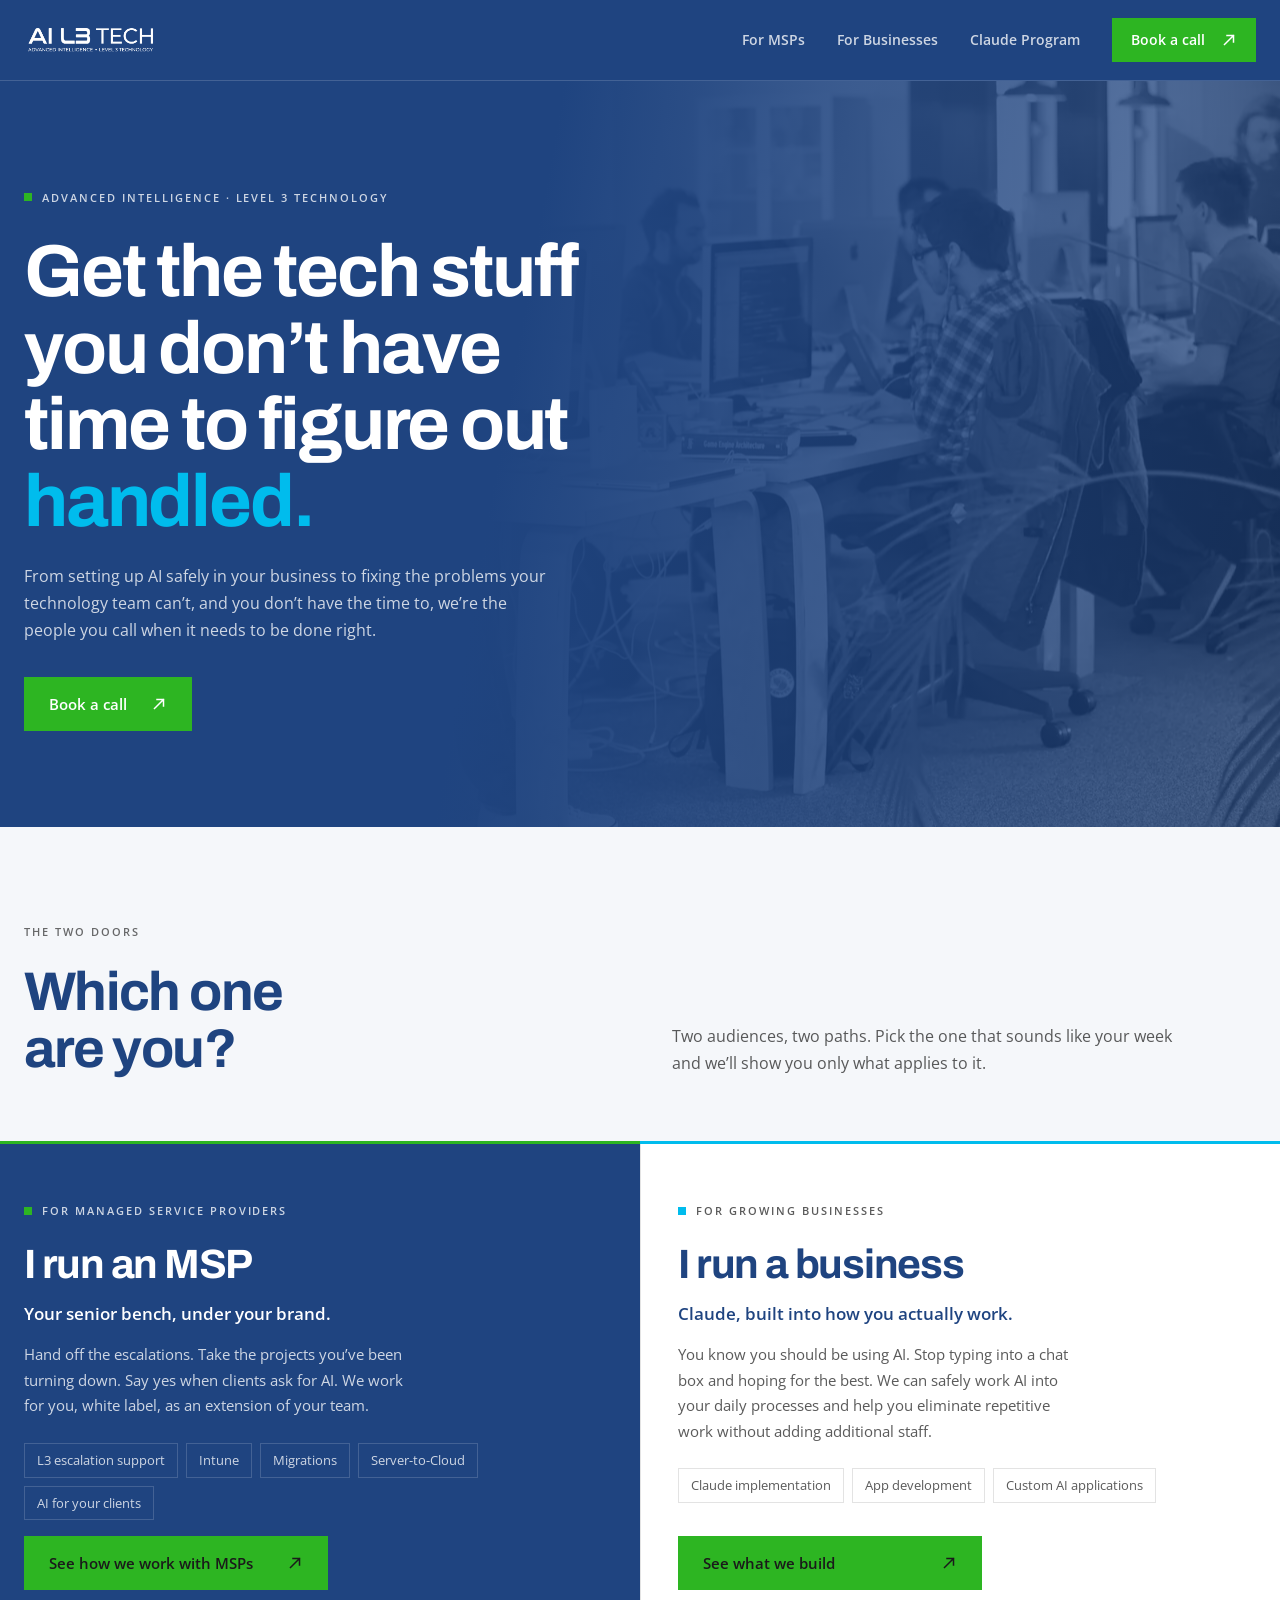
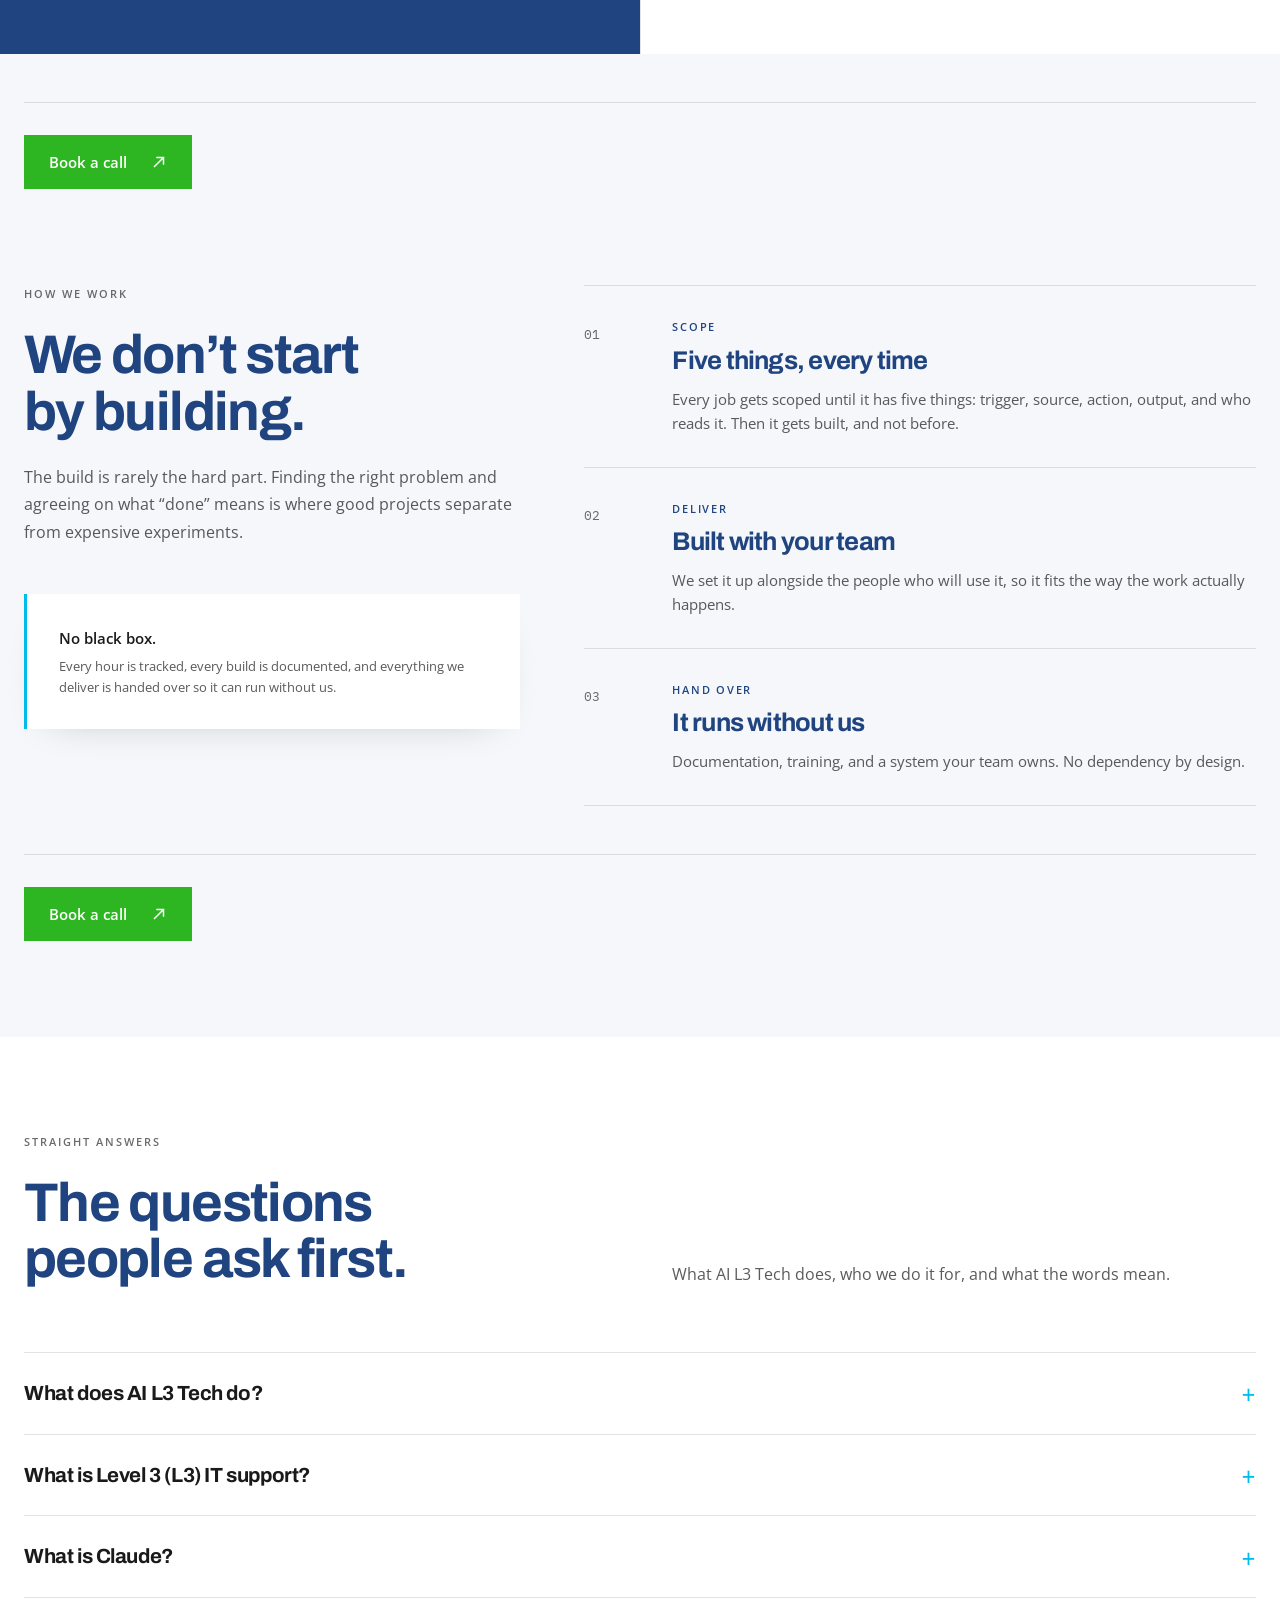
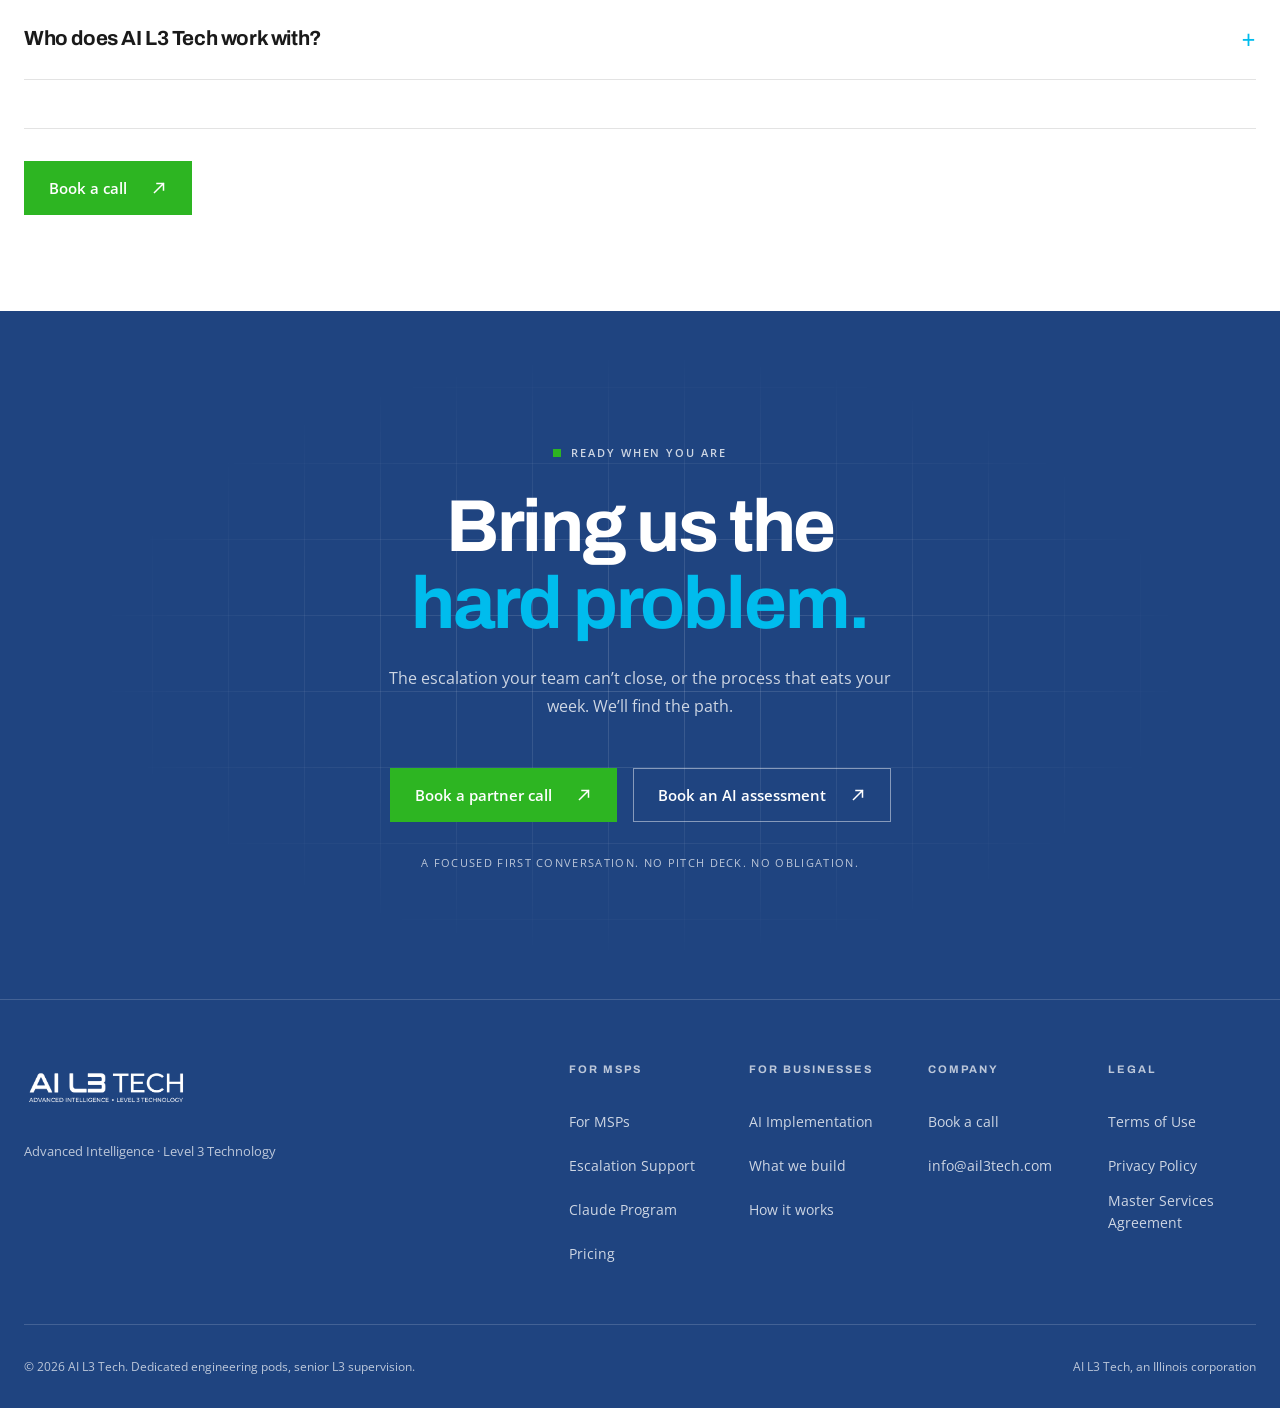
==== index.html @ 27ca7839 "Make the work carousels work properly on touch touch-action was unset, so the browser claimed every " ====
<!DOCTYPE html>
<html lang="en-US">
<head>
<meta charset="utf-8">
<meta name="viewport" content="width=device-width, initial-scale=1">
<title>AI L3 Tech: L3 Engineering for MSPs and AI for Business</title>
<meta name="description" content="Senior L3 escalation support for MSPs, white label. Claude AI implementation and app development for growing businesses.">

<link rel="canonical" href="https://ail3tech.com/">
<meta name="robots" content="index, follow, max-snippet:-1, max-image-preview:large, max-video-preview:-1">
<meta name="author" content="AI L3 Tech">

<link rel="preconnect" href="https://fonts.googleapis.com">
<link rel="preconnect" href="https://fonts.gstatic.com" crossorigin>
<link rel="stylesheet" href="https://fonts.googleapis.com/css2?family=Archivo:wght@700;800&family=Open+Sans:wght@400;600&family=IBM+Plex+Mono:wght@400;600&display=swap">

<link rel="icon" href="/favicon.ico" sizes="any">
<link rel="icon" type="image/png" sizes="32x32" href="assets/img/favicon-32.png">
<link rel="icon" type="image/png" sizes="16x16" href="assets/img/favicon-16.png">
<link rel="apple-touch-icon" sizes="180x180" href="assets/img/apple-touch-icon.png">
<link rel="manifest" href="site.webmanifest">
<meta name="theme-color" content="#07111D">

<meta property="og:type" content="website">
<meta property="og:site_name" content="AI L3 Tech">
<meta property="og:locale" content="en_US">
<meta property="og:url" content="https://ail3tech.com/">
<meta property="og:title" content="AI L3 Tech: L3 Engineering for MSPs and AI for Business">
<meta property="og:description" content="Senior L3 escalation support for MSPs, white label. Claude AI implementation and app development for growing businesses.">
<meta property="og:image" content="https://ail3tech.com/assets/img/og-home.png">
<meta property="og:image:width" content="1200">
<meta property="og:image:height" content="630">
<meta property="og:image:alt" content="AI L3 Tech">

<meta name="twitter:card" content="summary_large_image">
<meta name="twitter:title" content="AI L3 Tech: L3 Engineering for MSPs and AI for Business">
<meta name="twitter:description" content="Senior L3 escalation support for MSPs, white label. Claude AI implementation and app development for growing businesses.">
<meta name="twitter:image" content="https://ail3tech.com/assets/img/og-home.png">

<link rel="stylesheet" href="assets/css/ail3.css?v=2096aa6a87">
<script type="application/ld+json">
{
  "@context": "https://schema.org",
  "@graph": [
    {
      "@type": [
        "Organization",
        "ProfessionalService"
      ],
      "@id": "https://ail3tech.com/#organization",
      "name": "AI L3 Tech",
      "alternateName": [
        "AIL3 Tech",
        "AIL3"
      ],
      "legalName": "AI L3 Tech Corporation",
      "url": "https://ail3tech.com/",
      "logo": {
        "@type": "ImageObject",
        "url": "https://ail3tech.com/assets/img/og-logo.png",
        "width": 1200,
        "height": 630
      },
      "image": "https://ail3tech.com/assets/img/og-logo.png",
      "email": "info@ail3tech.com",
      "slogan": "Get the tech stuff you don't have time to figure out handled.",
      "description": "AI L3 Tech provides senior engineering in two forms: white-label L3 escalation and project delivery for managed service providers, and Claude AI implementation, app development and custom AI applications for growing businesses.",
      "address": {
        "@type": "PostalAddress",
        "addressRegion": "IL",
        "addressCountry": "US"
      },
      "areaServed": {
        "@type": "Country",
        "name": "United States"
      },
      "knowsAbout": [
        "Level 3 IT support",
        "MSP escalation support",
        "White label IT engineering",
        "Microsoft 365 migration",
        "Microsoft Entra ID",
        "Conditional Access",
        "Microsoft Intune",
        "Azure infrastructure",
        "Server to cloud migration",
        "Mailbox migration",
        "Claude implementation",
        "AI app development",
        "Custom AI applications",
        "AI for law practices",
        "AI for accounting practices",
        "AI for real estate agents",
        "AI for contractors",
        "AI for engineering companies",
        "AI for landscaping companies"
      ],
      "contactPoint": [
        {
          "@type": "ContactPoint",
          "contactType": "sales",
          "email": "info@ail3tech.com",
          "url": "https://ail3tech.com/book",
          "areaServed": "US",
          "availableLanguage": "English"
        }
      ]
    },
    {
      "@type": "WebSite",
      "@id": "https://ail3tech.com/#website",
      "url": "https://ail3tech.com/",
      "name": "AI L3 Tech",
      "inLanguage": "en-US",
      "publisher": {
        "@id": "https://ail3tech.com/#organization"
      }
    },
    {
      "@type": "WebPage",
      "@id": "https://ail3tech.com/#webpage",
      "url": "https://ail3tech.com/",
      "name": "AI L3 Tech: L3 Engineering for MSPs and AI for Business",
      "description": "Senior L3 escalation support for MSPs, white label. Claude AI implementation and app development for growing businesses.",
      "inLanguage": "en-US",
      "isPartOf": {
        "@id": "https://ail3tech.com/#website"
      },
      "about": {
        "@id": "https://ail3tech.com/#organization"
      },
      "primaryImageOfPage": {
        "@type": "ImageObject",
        "url": "https://ail3tech.com/assets/img/og-home.png"
      }
    },
    {
      "@type": "FAQPage",
      "@id": "https://ail3tech.com/#faq",
      "mainEntity": [
        {
          "@type": "Question",
          "name": "What does AI L3 Tech do?",
          "acceptedAnswer": {
            "@type": "Answer",
            "text": "AI L3 Tech provides senior engineering in two forms. MSPs use us as a white-label L3 escalation and project team. Growing businesses use us to build Claude AI into their daily work through implementation, app development, and custom applications."
          }
        },
        {
          "@type": "Question",
          "name": "What is Level 3 (L3) IT support?",
          "acceptedAnswer": {
            "@type": "Answer",
            "text": "Level 3 support is the most senior tier of technical support. It handles the problems L1 and L2 technicians can’t resolve, such as complex Microsoft 365, Intune, Azure, and migration issues. AI L3 Tech provides that tier to MSPs as an extension of their team."
          }
        },
        {
          "@type": "Question",
          "name": "What is Claude?",
          "acceptedAnswer": {
            "@type": "Answer",
            "text": "Claude is an AI model made by Anthropic. It can draft, summarize, analyze documents, and run multi-step tasks. AI L3 Tech sets Claude up inside a business, connected to its tools and built around its recurring work."
          }
        },
        {
          "@type": "Question",
          "name": "Who does AI L3 Tech work with?",
          "acceptedAnswer": {
            "@type": "Answer",
            "text": "Two groups: managed service providers who need senior engineering capacity, and small and mid-sized businesses that want AI working in their operations. Industries we build for include legal, accounting, real estate, contractors, engineering, and landscaping."
          }
        }
      ]
    }
  ]
}
</script>
</head>
<body>

<a class="skip-link" href="#main">Skip to content</a>

<!-- ============================= NAV ============================= -->
<nav class="nav" aria-label="Main">
  <div class="wrap">
    <a class="nav-logo" href="index.html" aria-label="AI L3 Tech home">
      <img src="assets/img/ail3-logo-white.png" alt="AI L3 Tech" width="512" height="131">
    </a>

    <button class="nav-toggle" type="button" aria-expanded="false" aria-controls="nav-links" aria-label="Menu">
      <span></span>
    </button>

    <div class="nav-links" id="nav-links">
      <a href="msp.html">For MSPs</a>
      <a href="ai.html">For Businesses</a>
      <a href="claude-launch-program.html">Claude Program</a>
      <a class="btn btn--lime btn--sm" href="book.html">
        Book a call <span class="arw" aria-hidden="true"><svg viewBox="0 0 16 16" aria-hidden="true" focusable="false"><path d="M3.5 12.5 12.5 3.5M6 3.5h6.5v6.5"/></svg></span>
      </a>
    </div>
  </div>
</nav>

<main id="main">

<!-- ============================= HERO ============================= -->
<header class="hero hero--photo band-dark">
  <div class="wrap">
    <div class="hero-solo">
      <span class="eyebrow">Advanced Intelligence &middot; Level 3 Technology</span>

      <h1 class="display-1">Get the tech stuff you don&rsquo;t have time to figure out <span class="accent">handled.</span></h1>

      <p class="lead">From setting up AI safely in your business to fixing the problems your technology team can&rsquo;t, and you don&rsquo;t have the time to, we&rsquo;re the people you call when it needs to be done right.</p>

      <div class="btn-row">
        <a class="btn btn--lime" href="book.html">Book a call <span class="arw" aria-hidden="true"><svg viewBox="0 0 16 16" aria-hidden="true" focusable="false"><path d="M3.5 12.5 12.5 3.5M6 3.5h6.5v6.5"/></svg></span></a>
      </div>
    </div>
  </div>
</header>

<!-- ============================= THE TWO DOORS ============================= -->
<section class="section section--doors band-light" id="doors">
  <div class="wrap">
    <div class="sec-head reveal">
      <div>
        <p class="section-tag">The two doors</p>
        <h2 class="display-2">Which one<br>are you?</h2>
      </div>
      <p class="lead">Two audiences, two paths. Pick the one that sounds like your week and we&rsquo;ll show you only what applies to it.</p>
    </div>
  </div>

  <div class="doors-split">

    <article class="door-panel door-panel--msp">
      <div class="door-inner">
        <p class="door-eyebrow">For managed service providers</p>
        <h3>I run an MSP</h3>
        <p class="door-promise">Your senior bench, under your brand.</p>
        <p class="lead">Hand off the escalations. Take the projects you&rsquo;ve been turning down. Say yes when clients ask for AI. We work for you, white label, as an extension of your team.</p>

        <ul class="door-tags">
          <li>L3 escalation support</li>
          <li>Intune</li>
          <li>Migrations</li>
          <li>Server-to-Cloud</li>
          <li>AI for your clients</li>
        </ul>

        <a class="btn btn--door" href="msp.html">
          See how we work with MSPs <span class="arw" aria-hidden="true"><svg viewBox="0 0 16 16" aria-hidden="true" focusable="false"><path d="M3.5 12.5 12.5 3.5M6 3.5h6.5v6.5"/></svg></span>
        </a>
    
      </div>
    </article>

    <article class="door-panel door-panel--biz">
      <div class="door-inner">
        <p class="door-eyebrow">For growing businesses</p>
        <h3>I run a business</h3>
        <p class="door-promise">Claude, built into how you actually work.</p>
        <p class="lead">You know you should be using AI. Stop typing into a chat box and hoping for the best. We can safely work AI into your daily processes and help you eliminate repetitive work without adding additional staff.</p>

        <ul class="door-tags">
          <li>Claude implementation</li>
          <li>App development</li>
          <li>Custom AI applications</li>
        </ul>

        <a class="btn btn--door" href="ai.html">
          See what we build <span class="arw" aria-hidden="true"><svg viewBox="0 0 16 16" aria-hidden="true" focusable="false"><path d="M3.5 12.5 12.5 3.5M6 3.5h6.5v6.5"/></svg></span>
        </a>
    
      </div>
    </article>
  </div>

  <div class="wrap">
    <div class="section-cta reveal">
      <a class="btn btn--lime" href="book.html">Book a call <span class="arw" aria-hidden="true"><svg viewBox="0 0 16 16" aria-hidden="true" focusable="false"><path d="M3.5 12.5 12.5 3.5M6 3.5h6.5v6.5"/></svg></span></a>
    </div>
  </div>
</section>

<!-- ============================= HOW WE WORK ============================= -->
<section class="section band-light" id="how">
  <div class="wrap">
    <div class="method-grid">
      <div class="reveal">
        <p class="section-tag">How we work</p>
        <h2 class="display-2">We don&rsquo;t start<br>by building.</h2>
        <p class="lead mt-5">The build is rarely the hard part. Finding the right problem and agreeing on what &ldquo;done&rdquo; means is where good projects separate from expensive experiments.</p>

        <div class="note-card">
          <strong>No black box.</strong>
          <p>Every hour is tracked, every build is documented, and everything we deliver is handed over so it can run without us.</p>
        </div>
      </div>

      <div class="method-list reveal">
        <article class="method">
          <div class="n">01</div>
          <div>
            <p class="kicker">Scope</p>
            <h3>Five things, every time</h3>
            <p>Every job gets scoped until it has five things: trigger, source, action, output, and who reads it. Then it gets built, and not before.</p>
          </div>
        </article>
        <article class="method">
          <div class="n">02</div>
          <div>
            <p class="kicker">Deliver</p>
            <h3>Built with your team</h3>
            <p>We set it up alongside the people who will use it, so it fits the way the work actually happens.</p>
          </div>
        </article>
        <article class="method">
          <div class="n">03</div>
          <div>
            <p class="kicker">Hand over</p>
            <h3>It runs without us</h3>
            <p>Documentation, training, and a system your team owns. No dependency by design.</p>
          </div>
        </article>
      </div>
    </div>
  
    <div class="section-cta reveal">
      <a class="btn btn--lime" href="book.html">Book a call <span class="arw" aria-hidden="true"><svg viewBox="0 0 16 16" aria-hidden="true" focusable="false"><path d="M3.5 12.5 12.5 3.5M6 3.5h6.5v6.5"/></svg></span></a>
    </div>
  </div>
</section>

<!-- ============================= FAQ ============================= -->
<section class="section band-white" id="faq">
  <div class="wrap">
    <div class="sec-head reveal">
      <div>
        <p class="section-tag">Straight answers</p>
        <h2 class="display-2">The questions<br>people ask first.</h2>
      </div>
      <p class="lead">What AI L3 Tech does, who we do it for, and what the words mean.</p>
    </div>

    <div class="faq reveal">
      <details>
        <summary>What does AI L3 Tech do?</summary>
        <p class="answer">AI L3 Tech provides senior engineering in two forms. MSPs use us as a white-label L3 escalation and project team. Growing businesses use us to build Claude AI into their daily work through implementation, app development, and custom applications.</p>
      </details>
      <details>
        <summary>What is Level 3 (L3) IT support?</summary>
        <p class="answer">Level 3 support is the most senior tier of technical support. It handles the problems L1 and L2 technicians can&rsquo;t resolve, such as complex Microsoft 365, Intune, Azure, and migration issues. AI L3 Tech provides that tier to MSPs as an extension of their team.</p>
      </details>
      <details>
        <summary>What is Claude?</summary>
        <p class="answer">Claude is an AI model made by Anthropic. It can draft, summarize, analyze documents, and run multi-step tasks. AI L3 Tech sets Claude up inside a business, connected to its tools and built around its recurring work.</p>
      </details>
      <details>
        <summary>Who does AI L3 Tech work with?</summary>
        <p class="answer">Two groups: managed service providers who need senior engineering capacity, and small and mid-sized businesses that want AI working in their operations. Industries we build for include legal, accounting, real estate, contractors, engineering, and landscaping.</p>
      </details>
    </div>
  
    <div class="section-cta reveal">
      <a class="btn btn--lime" href="book.html">Book a call <span class="arw" aria-hidden="true"><svg viewBox="0 0 16 16" aria-hidden="true" focusable="false"><path d="M3.5 12.5 12.5 3.5M6 3.5h6.5v6.5"/></svg></span></a>
    </div>
  </div>
</section>

<!-- ============================= FINAL CTA ============================= -->
<section class="cta-final band-dark" id="ready">
  <div class="wrap">
    <span class="eyebrow">Ready when you are</span>
    <h2 class="display-1">Bring us the<br><span class="accent">hard problem.</span></h2>
    <p class="lead">The escalation your team can&rsquo;t close, or the process that eats your week. We&rsquo;ll find the path.</p>

    <div class="btn-row btn-row--center">
      <a class="btn btn--lime" href="book.html">
        Book a partner call <span class="arw" aria-hidden="true"><svg viewBox="0 0 16 16" aria-hidden="true" focusable="false"><path d="M3.5 12.5 12.5 3.5M6 3.5h6.5v6.5"/></svg></span>
      </a>
      <a class="btn btn--outline" href="book.html">
        Book an AI assessment <span class="arw" aria-hidden="true"><svg viewBox="0 0 16 16" aria-hidden="true" focusable="false"><path d="M3.5 12.5 12.5 3.5M6 3.5h6.5v6.5"/></svg></span>
      </a>
    </div>

    <p class="cta-note">A focused first conversation. No pitch deck. No obligation.</p>
  </div>
</section>

</main>

<!-- ============================= FOOTER ============================= -->
<footer class="footer">
  <div class="wrap">
    <div class="footer-top">
      <div>
        <a class="footer-logo" href="index.html" aria-label="AI L3 Tech home">
          <img src="assets/img/ail3-logo-white.png" alt="AI L3 Tech" width="512" height="131">
        </a>
        <p class="footer-tag">Advanced Intelligence &middot; Level 3 Technology</p>
      </div>

      <div class="footer-cols">
        <div>
          <h2>For MSPs</h2>
          <ul>
            <li><a href="msp.html">For MSPs</a></li>
            <li><a href="escalation-support.html">Escalation Support</a></li>
            <li><a href="claude-launch-program.html">Claude Program</a></li>
            <li><a href="msp.html#pricing">Pricing</a></li>
          </ul>
        </div>
        <div>
          <h2>For Businesses</h2>
          <ul>
            <li><a href="ai.html">AI Implementation</a></li>
            <li><a href="ai.html#build">What we build</a></li>
            <li><a href="ai.html#how">How it works</a></li>
          </ul>
        </div>
        <div>
          <h2>Company</h2>
          <ul>
            <li><a href="book.html">Book a call</a></li>
            <li><a href="mailto:info@ail3tech.com">info@ail3tech.com</a></li>
          </ul>
        </div>
        <div>
          <h2>Legal</h2>
          <ul>
            <li><a href="terms-of-use.html">Terms of Use</a></li>
            <li><a href="privacy-policy.html">Privacy Policy</a></li>
            <li><a href="master-services-agreement.html">Master Services Agreement</a></li>
          </ul>
        </div>
      </div>
    </div>

    <div class="footer-bottom">
      <p>&copy; 2026 AI L3 Tech. Dedicated engineering pods, senior L3 supervision.</p>
      <p>AI L3 Tech, an Illinois corporation</p>
    </div>
  </div>
</footer>

<script src="assets/js/ail3.js?v=569b5304e1"></script>
</body>
</html>
---- assets/css/ail3.css ----
/* ==========================================================================
   AI L3 TECH — design system
   Palette and type from the AI L3 Tech Brand Kit. See BRAND-CI.md, which
   records what the kit specifies, what the numbers allow, and why the four
   derived values below exist.
   ========================================================================== */

/* The faces are requested from the page head, not with @import. An @import
   here is only discovered once this file has been fetched and parsed, so the
   fonts queue behind it; a link in the head is found by the preload scanner
   straight away. */

/* ---------- 1. Tokens ---------------------------------------------------- */
:root {
  /* ---- the five issued brand colours, and nothing derived from them -----
     Earlier this file carried lighter siblings of the green and the cyan so
     that small text would clear 4.5:1 on a navy band. Those were not brand
     colours, and the lighter green in particular read as lime and outnumbered
     the real green on the page. They are gone. Where an issued colour cannot
     carry text, the text is white or near-black instead. */
  --navy:   #1F4480;   /* primary: headers, key UI, the navy + white layout */
  --green:  #2DB522;   /* secondary: bullets, highlights, AI content, CTAs */
  --cyan:   #00BCED;   /* accent: underlines, borders, interactive elements */
  --ink:    #1A1A1A;   /* text: body copy, in place of pure black */
  --paper:  #F5F7FA;   /* background: the page, in place of pure white */
  --white:  #FFFFFF;   /* cards and panels that lift off the page */

  /* The kit gives exactly one dark surface, so the second dark band and the
     raised panel are that same navy. Near-black is the kit's TEXT colour and
     using it as a full-bleed band was reading as a black stripe the palette
     never called for. The cost is less tonal variety; the palette has one
     dark and this is what that means. */
  --navy-deep:   var(--navy);
  --navy-raised: var(--navy);

  /* ---- text -----------------------------------------------------------
     Muted and faint are transparencies of white and of the near-black, so
     every value on the page still resolves to a brand colour over a brand
     surface. No new hues. */
  --text-on-dark:        var(--white);            /* 9.56:1 on navy  */
  --text-on-dark-muted:  rgba(255, 255, 255, .78);/* 6.53:1 on navy  */
  --text-on-dark-faint:  rgba(255, 255, 255, .70);/* 5.60:1 on navy  */
  --text-on-light:       var(--ink);              /* 16.2:1 on paper */
  --text-on-light-muted: rgba(26, 26, 26, .72);   /* 6.64:1 on paper */
  --text-on-light-faint: rgba(26, 26, 26, .65);   /* 5.26:1 on paper */

  /* ---- lines ----------------------------------------------------------- */
  --line-dark:  rgba(255, 255, 255, .16);
  --line-light: rgba(26, 26, 26, .12);
  --edge-control-dark:  rgba(255, 255, 255, .46);
  --edge-control-light: rgba(26, 26, 26, .50);

  /* ---- type ------------------------------------------------------------ */
  --font-display: 'Archivo', 'Helvetica Neue', Arial, sans-serif;
  --font-body:    'Open Sans', 'Helvetica Neue', Arial, sans-serif;
  --font-mono:    'IBM Plex Mono', ui-monospace, 'Cascadia Mono', Consolas, monospace;

  /* Space scale (density 4/10, marketing). Kept complete even where a step is
     not currently called on: a scale with a hole in it stops being a scale,
     and the next person reaching for the smallest step should find it here
     rather than inventing a value. */
  --space-1: .25rem;
  --space-2: .5rem;
  --space-3: .75rem;
  --space-4: 1rem;
  --space-5: 1.5rem;
  --space-6: 2rem;
  --space-7: 3rem;
  --space-8: 4rem;
  --space-9: 6rem;
  --space-10: 8rem;

  --wrap: 1280px;
  --gutter: 1.5rem;
  --nav-h: 80px;

  /* Label type. Small caps labels read at 11px on a desktop pointer, but on a
     phone that is below the 12px floor, so both step up at the breakpoint. */
  /* One size for every small caps label. There used to be a second at 10px,
     a single pixel apart, which no reader could tell was deliberate. */
  --fs-label:    .6875rem;   /* 11px, lifting to 12 on touch below */
  --fs-label-sm: var(--fs-label);

  --ease: cubic-bezier(.22, .61, .36, 1);
}

/* ---------- 2. Reset ----------------------------------------------------- */
*,
*::before,
*::after { box-sizing: border-box; }

html {
  -webkit-text-size-adjust: 100%;
  scroll-behavior: smooth;
  scroll-padding-top: var(--nav-h);
}

body {
  margin: 0;
  /* A single long token, an email address or a URL in the legal pages, must
     not be able to push the page wider than the phone it is read on. */
  overflow-wrap: break-word;
  font-family: var(--font-body);
  font-size: 16px;
  line-height: 1.6;
  color: var(--text-on-light);
  background: var(--paper);   /* the kit's page background, in place of pure white */
  -webkit-font-smoothing: antialiased;
  overflow-x: hidden;
}

img,
svg { max-width: 100%; display: block; }

a { color: inherit; text-decoration: none; }

button { font: inherit; color: inherit; background: none; border: 0; cursor: pointer; }

h1, h2, h3, h4 {
  margin: 0;
  font-family: var(--font-display);
  font-weight: 700;
  letter-spacing: -.03em;
  line-height: 1.04;
}

p { margin: 0; }
/* The kit lists Open Sans at 400 and 600, so bold body copy is 600. Left alone
   the browser would ask for 700 and the browser would synthesise it. */
strong, b { font-weight: 600; }
ul { margin: 0; padding: 0; list-style: none; }

:focus-visible { outline: 2px solid var(--cyan); outline-offset: 3px; }

.skip-link {
  position: absolute;
  left: var(--gutter);
  top: -100px;
  z-index: 200;
  background: var(--green);
  color: var(--ink);
  padding: .75rem 1.25rem;
  font-weight: 600;
  font-size: .875rem;
}
.skip-link:focus { top: 1rem; }

.visually-hidden {
  position: absolute;
  width: 1px;
  height: 1px;
  margin: -1px;
  padding: 0;
  overflow: hidden;
  clip: rect(0 0 0 0);
  clip-path: inset(50%);
  white-space: nowrap;
  border: 0;
}

/* ---------- 3. Layout ---------------------------------------------------- */
.wrap {
  width: 100%;
  max-width: var(--wrap);
  margin-inline: auto;
  padding-inline: var(--gutter);
}

.section { padding-block: var(--space-9); position: relative; }

.band-dark  { background: var(--navy);      color: var(--text-on-dark); }
.band-deep  { background: var(--navy-deep); color: var(--text-on-dark); }
.band-light { background: var(--paper);    color: var(--text-on-light); }
.band-white { background: var(--white);    color: var(--text-on-light); }

/* Figures are set in the mono face the kit names for data and metrics:
   durations, counts, prices, step numerals. It is not a body or heading face. */
.stat .v,
.stat--lime .v,
.delta .v,
.price-fig,
.flow-step .n,
.method .n,
.row .n,
.pain .n { font-family: var(--font-mono); font-feature-settings: "tnum" 1; }

/* Headings are navy on a light surface. The kit gives navy the headers and the
   key UI; before this every heading on a light band came through in the body
   text colour, so whole sections carried no brand colour at all. Body copy
   stays near-black. 8.91:1 on the page, 9.56:1 on a white card. */
.band-light h1, .band-light h2, .band-light h3,
.band-white h1, .band-white h2, .band-white h3 { color: var(--navy); }
/* except where the heading sits on a panel that carries its own navy */
.band-light .card--feature h3, .band-white .card--feature h3,
.band-light .price--featured h3, .band-white .price--featured h3,
.band-light .door-panel--msp h3, .band-white .door-panel--msp h3,
.band-light .card--feature h2, .band-white .card--feature h2 { color: var(--text-on-dark); }

/* ---------- 4. Type primitives ------------------------------------------ */
.display-1 { font-size: clamp(2.6rem, 6.2vw, 4.6rem); }
.display-2 { font-size: clamp(2.1rem, 4.6vw, 3.4rem); }
/* The third step. Used by the booking fallback heading, which only appears when
   the calendar is blocked, so it never showed up in a normal page review and
   was rendering at the browser's default h2 size. */
.display-3 { font-size: clamp(1.6rem, 3.2vw, 2.4rem); }

.lead {
  font-size: clamp(1rem, 1.25vw, 1.125rem);
  line-height: 1.7;
  color: var(--text-on-dark-muted);
  max-width: 58ch;
}
.band-light .lead,
.band-white .lead { color: var(--text-on-light-muted); }

/* Display-size highlights sit in the accent cyan on a navy band and in the
   navy itself on a light one. Green stays where the kit puts it: the bullets,
   the small marks and the calls to action. */
.accent { color: var(--cyan); }
.band-light .accent,
.band-white .accent { color: var(--navy); }
.muted  { color: var(--text-on-dark-muted); }

/* small caption label above a block */
.micro {
  font-size: var(--fs-label);
  font-weight: 600;
  letter-spacing: .14em;
  text-transform: uppercase;
  color: var(--text-on-dark-faint);
}
.band-light .micro,
.band-white .micro { color: var(--text-on-light-faint); }

/* Eyebrow: 11px, .18em tracking, lime marker */
.eyebrow {
  display: inline-flex;
  align-items: center;
  gap: .625rem;
  font-family: var(--font-body);
  font-size: var(--fs-label);
  font-weight: 600;
  letter-spacing: .18em;
  text-transform: uppercase;
  color: var(--text-on-dark-muted);
}
.band-light .eyebrow,
.band-white .eyebrow { color: var(--text-on-light-muted); }
.eyebrow::before {
  content: "";
  width: 8px;
  height: 8px;
  background: var(--green);
  flex: none;
}

/* Numbered section tag: "03 / MEASURED IMPACT" */
.section-tag {
  font-size: var(--fs-label);
  font-weight: 600;
  letter-spacing: .18em;
  text-transform: uppercase;
  color: var(--text-on-light-faint);
  margin-bottom: var(--space-5);
}
.band-dark .section-tag,
.band-deep .section-tag { color: var(--text-on-dark-faint); }

/* ---------- 5. Buttons --------------------------------------------------- */
.btn {
  display: inline-flex;
  align-items: center;
  justify-content: space-between;
  gap: var(--space-5);
  min-height: 52px;
  padding: .875rem 1.5rem;
  font-family: var(--font-body);
  font-size: .9375rem;
  font-weight: 600;
  border: 1px solid transparent;
  border-radius: 0;
  cursor: pointer;
  transition: background-color .2s var(--ease), color .2s var(--ease),
              border-color .2s var(--ease), transform .2s var(--ease);
}
/* Arrows are drawn, not typed. Inter has no U+2197 and Inter Tight has no
   U+2192, so as characters they fell out of the webfont into whatever the
   operating system happened to provide: Segoe UI Symbol on Windows, Apple
   Symbols on iOS, Noto on Android. Three platforms, three arrow shapes. */
.arw,
.delta .arrow { display: inline-flex; }
.arw svg,
.delta .arrow svg {
  display: block;
  /* fixed, not 1em: at 1em the same arrow came out 15px beside a 15px label
     and 16px inside a button */
  width: 16px;
  height: 16px;
  fill: none;
  stroke: currentColor;
  stroke-width: 1.5;
  stroke-linecap: square;
  stroke-linejoin: miter;
}

.btn .arw { font-size: 1rem; line-height: 1; transition: transform .2s var(--ease); }
.btn:hover .arw { transform: translate(3px, -3px); }

/* White label on the green, with a green edge. Asked for directly, and worth
   recording what it costs: white on this green is 2.71:1 where body text needs
   4.5, and a green edge against the page is 2.53:1 where a control boundary
   needs 3. The button is still perfectly usable to most people; it is people
   with low vision or a poor screen in bright light who lose it. Darkening the
   green to #22891A would carry white text at 4.51:1 and need no border at all,
   but that is not the green the kit issues. */
.btn--lime {
  background: var(--green);
  color: var(--white);
  border-color: var(--green);
}
/* Green is 2.53:1 against the off-white page, so on a light band the fill is
   not enough to mark the control and it carries the darkened green as an edge.
   On navy the fill alone is 3.53:1 and needs none. */
.band-light .btn--lime,
.band-white .btn--lime { border-color: var(--green); }
.btn--lime:hover { background: #3ACC2E; }

.btn--outline { border-color: var(--edge-control-dark); color: var(--text-on-dark); }
.btn--outline:hover { border-color: var(--cyan); color: var(--cyan); }
.band-light .btn--outline,
.band-white .btn--outline { border-color: var(--edge-control-light); color: var(--text-on-light); }
.band-light .btn--outline:hover,
.band-white .btn--outline:hover { border-color: var(--navy); background: var(--navy); color: var(--white); }

.btn--dark { background: var(--navy); color: var(--white); }
.btn--dark:hover { box-shadow: inset 0 0 0 999px rgba(255, 255, 255, .14); }

/* A finger gets no hover state, so without this a tap looks like nothing
   happened until the next page paints. The press is the only feedback a touch
   visitor ever sees, and it reads on a mouse too. */
.btn:active { transform: translateY(1px); }
.btn:active .arw { transform: none; }
.btn--lime:active { background: #249314; }
.btn--outline:active { border-color: var(--cyan); color: var(--cyan); }
.band-light .btn--outline:active,
.band-white .btn--outline:active { border-color: var(--navy); background: var(--navy); color: var(--white); }
.btn--dark:active { box-shadow: inset 0 0 0 999px rgba(26, 26, 26, .14); }
.link-arrow:active { color: var(--cyan); }
.nav-links a:not(.btn):active { color: var(--white); }
.footer-cols a:active,
.footer-bottom a:active { color: var(--cyan); }
.legal a:active { color: var(--cyan); }
.vtab:active { color: var(--text-on-dark); }
.card:active { transform: translateY(-1px); }   /* settles out of the hover lift */
.pain:active { background: var(--paper); }   /* the card is white now */

/* The platform's grey flash fights the brand press state above. The press is
   still visible, so nothing is lost by turning the flash off. */
a, button, summary, [role="tab"] { -webkit-tap-highlight-color: transparent; }

.btn--sm { min-height: 44px; padding: .625rem 1.125rem; font-size: .875rem; gap: var(--space-4); }
.btn--block { width: 100%; }

.link-arrow {
  display: inline-flex;
  align-items: center;
  justify-content: space-between;
  gap: var(--space-4);
  width: 100%;
  font-size: .9375rem;
  font-weight: 600;
  min-height: 44px;
  transition: color .2s var(--ease);
}
.link-arrow:hover { color: var(--cyan); }
.card--feature .link-arrow:hover { color: #3ACC2E; }
.link-arrow .arw { transition: transform .2s var(--ease); }
.link-arrow:hover .arw { transform: translate(3px, -3px); }

.btn-row { display: flex; flex-wrap: wrap; gap: var(--space-4); align-items: center; }

/* ---------- 6. Nav ------------------------------------------------------- */
.nav {
  position: sticky;
  top: 0;
  z-index: 100;
  /* Opaque, not 94%. Translucent, the bar composited against whatever was
     behind it, so the green button on it measured 3.70:1 over the old dark
     page and 3.01:1 over the off-white one, right on the line. The blur went
     with it: it does nothing behind an opaque fill. */
  background: var(--navy);
  border-bottom: 1px solid var(--line-dark);
}
.nav .wrap {
  display: flex;
  align-items: center;
  justify-content: space-between;
  gap: var(--space-5);
  min-height: var(--nav-h);
}
.nav-logo { display: inline-flex; align-items: center; min-height: 44px; }
.nav-logo img { height: 34px; width: auto; }
.nav-links { display: flex; align-items: center; gap: var(--space-6); }
.nav-links a:not(.btn) {
  display: inline-flex;
  align-items: center;
  min-height: 44px;          /* tablets get this nav and tap it with a finger */
  font-size: .875rem;
  font-weight: 600;   /* the kit lists 400 and 600 */
  color: var(--text-on-dark-muted);
  transition: color .2s var(--ease);
}
.nav-links a:not(.btn):hover { color: var(--white); }

.nav-toggle {
  display: none;
  width: 44px;
  height: 44px;
  align-items: center;
  justify-content: center;
}
.nav-toggle span { display: block; width: 20px; height: 1.5px; background: currentColor; position: relative; }
.nav-toggle span::before,
.nav-toggle span::after {
  content: "";
  position: absolute;
  left: 0;
  width: 20px;
  height: 1.5px;
  background: currentColor;
  transition: transform .2s var(--ease), top .2s var(--ease);
}
.nav-toggle span::before { top: -6px; }
.nav-toggle span::after  { top: 6px; }
.nav-toggle[aria-expanded="true"] span { background: transparent; }
.nav-toggle[aria-expanded="true"] span::before { top: 0; transform: rotate(45deg); }
.nav-toggle[aria-expanded="true"] span::after  { top: 0; transform: rotate(-45deg); }

/* ---------- 7. Hero ------------------------------------------------------ */
.hero {
  position: relative;
  overflow: hidden;
  padding-block: clamp(3.5rem, 8vw, 6.5rem) var(--space-9);
}
.hero::before {
  content: "";
  position: absolute;
  inset: 0;
  background:
    radial-gradient(900px 520px at 78% 12%, rgba(45, 90, 142, .32), transparent 62%),
    radial-gradient(640px 420px at 12% 6%, rgba(30, 58, 95, .20), transparent 60%);
  pointer-events: none;
}
.hero > .wrap { position: relative; }
.hero-grid {
  display: grid;
  grid-template-columns: 1.05fr .95fr;
  gap: clamp(2rem, 5vw, 4.5rem);
  align-items: center;
}
.hero h1 { margin-block: var(--space-5) var(--space-5); }
.hero .lead { margin-bottom: var(--space-7); }

.trust-row {
  display: flex;
  flex-wrap: wrap;
  gap: var(--space-5) var(--space-7);
  margin-top: var(--space-8);
  padding-top: var(--space-5);
  border-top: 1px solid var(--line-dark);
}
.trust-row li {
  display: flex;
  align-items: center;
  gap: .5rem;
  font-size: var(--fs-label);
  font-weight: 600;
  letter-spacing: .14em;
  text-transform: uppercase;
  color: var(--text-on-dark-muted);
}
.trust-row .tick { color: var(--green); }

/* Live panel (right side of hero) */
.panel {
  background: var(--navy-raised);
  border: 1px solid var(--line-dark);
  padding: var(--space-5);
}
.panel-head {
  display: flex;
  align-items: center;
  justify-content: space-between;
  /* Two tracked labels will not both fit on a 320px phone. Wrapping puts the
     status on its own line instead of squeezing it into three. */
  flex-wrap: wrap;
  gap: var(--space-2) var(--space-4);
  padding-bottom: var(--space-4);
  border-bottom: 1px solid var(--line-dark);
  margin-bottom: var(--space-5);
  font-size: var(--fs-label);
  font-weight: 600;
  letter-spacing: .16em;
  text-transform: uppercase;
  color: var(--text-on-dark-muted);
}
.pulse { display: inline-flex; align-items: center; gap: .5rem; color: var(--white); }
.pulse::before {
  content: "";
  width: 7px;
  height: 7px;
  border-radius: 50%;
  background: var(--green);
  animation: pulse 2.4s var(--ease) infinite;
}
@keyframes pulse {
  0%, 100% { opacity: 1; }
  50% { opacity: .25; }
}

.panel-label { font-size: .875rem; color: var(--text-on-dark); margin-bottom: var(--space-4); }

.flow {
  display: grid;
  grid-template-columns: repeat(3, 1fr);
  gap: var(--space-3);
  margin-bottom: var(--space-5);
}
.flow-step { border: 1px solid var(--line-dark); padding: var(--space-4); }
.flow-step.is-active { border-color: var(--cyan); }
.flow-step .n { font-size: var(--fs-label); color: var(--text-on-dark-faint); }
.flow-step .t { font-size: .875rem; font-weight: 600; margin-top: .375rem; }
.flow-step.is-active .t { color: var(--white); }
.flow-step .d { font-size: .75rem; color: var(--text-on-dark-faint); margin-top: .25rem; line-height: 1.45; }

.delta {
  display: grid;
  grid-template-columns: 1fr auto 1fr auto;
  align-items: center;
  gap: var(--space-4);
  border-left: 2px solid var(--cyan);
  background: rgba(255, 255, 255, .02);
  padding: var(--space-5);
}
.delta .k {
  font-size: var(--fs-label-sm);
  letter-spacing: .16em;
  text-transform: uppercase;
  color: var(--text-on-dark-faint);
}
.delta .v {
  font-family: var(--font-display);
  font-size: 1.5rem;
  font-weight: 700;
  letter-spacing: -.03em;
  margin-top: .25rem;
}
.delta .arrow { color: var(--text-on-dark-faint); font-size: 1.125rem; }
.delta .badge {
  background: rgba(0, 195, 245, .16);
  color: var(--white);
  font-size: var(--fs-label-sm);
  font-weight: 600;
  letter-spacing: .1em;
  padding: .5rem .75rem;
  white-space: nowrap;
}
.panel-note { font-size: .75rem; color: var(--text-on-dark-faint); margin-top: var(--space-4); }

/* ---------- 8. Tagline band ---------------------------------------------- */
.tagline-band { border-block: 1px solid var(--line-dark); background: var(--navy-deep); }
.tagline-band .wrap {
  display: flex;
  align-items: center;
  gap: var(--space-4);
  padding-block: var(--space-5);
  font-size: .75rem;
  font-weight: 600;
  letter-spacing: .22em;
  text-transform: uppercase;
  color: var(--text-on-dark-faint);
}
.tagline-band b { color: var(--white); font-weight: 600; }

/* ---------- 9. Section headers ------------------------------------------ */
.sec-head {
  display: grid;
  grid-template-columns: 1fr 1fr;
  gap: clamp(2rem, 5vw, 5rem);
  align-items: end;
  margin-bottom: var(--space-8);
}

/* ---------- 10. Stat strip ----------------------------------------------- */
.stat-strip {
  display: grid;
  grid-template-columns: repeat(4, 1fr);
  border-top: 1px solid var(--line-light);
}
.band-dark .stat-strip,
.band-deep .stat-strip { border-top-color: var(--line-dark); }

.stat {
  padding: var(--space-7) var(--space-5);
  border-right: 1px solid var(--line-light);
  border-bottom: 1px solid var(--line-light);
}
.band-dark .stat,
.band-deep .stat { border-color: var(--line-dark); }
.stat:last-child { border-right: 0; }
.stat .v {
  font-family: var(--font-display);
  font-weight: 700;
  font-size: clamp(2.2rem, 3.6vw, 3rem);
  letter-spacing: -.035em;
  line-height: 1;
}
.stat .k {
  font-size: .875rem;
  color: var(--text-on-light-muted);
  margin-top: var(--space-4);
  max-width: 24ch;
}
.band-dark .stat .k,
.band-deep .stat .k { color: var(--text-on-dark-muted); }

.stat--lime { background: var(--green); color: var(--white); border-right: 0; }
.stat--lime .v { font-size: clamp(1.5rem, 2.2vw, 1.9rem); }
.stat--lime .k,
.band-dark .stat--lime .k,
.band-deep .stat--lime .k { color: var(--ink); }   /* 6.42:1 on green; the translucent version was 4.33 */

/* ---------- 11. Cards ---------------------------------------------------- */
.card-grid {
  display: grid;
  grid-template-columns: repeat(auto-fit, minmax(258px, 1fr));
}
/* Fixed 3-up, so a six-card set makes two full rows instead of a ragged one */
.card-grid--3 { grid-template-columns: repeat(3, 1fr); }
.card {
  position: relative;
  background: var(--white);
  border: 1px solid var(--line-light);
  margin-left: -1px;
  margin-top: -1px;
  padding: var(--space-6);
  display: flex;
  flex-direction: column;
  gap: var(--space-4);
  transition: transform .25s var(--ease), box-shadow .25s var(--ease);
}
.card:hover {
  transform: translateY(-4px);
  box-shadow: 0 18px 40px -20px rgba(26, 26, 26, .22);
  z-index: 2;
}
.card .n {
  position: absolute;
  top: var(--space-6);
  right: var(--space-6);
  font-size: .75rem;
  color: var(--text-on-light-faint);
}
.card .card-kicker {
  font-size: var(--fs-label);
  font-weight: 600;
  letter-spacing: .16em;
  text-transform: uppercase;
  color: var(--text-on-light-faint);
}
.card p { color: var(--text-on-light-muted); font-size: .9375rem; line-height: 1.65; }
.card h3 { font-size: clamp(1.25rem, 1.8vw, 1.55rem); letter-spacing: -.025em; }
.card .card-foot {
  margin-top: auto;
  padding-top: var(--space-5);
  border-top: 1px solid var(--line-light);
}

/* Feature card — the dark "01" card from the concept */
.card--feature {
  background: var(--navy);
  color: var(--text-on-dark);
  border-color: var(--navy);
  box-shadow: 0 24px 60px -30px rgba(26, 26, 26, .40);
  z-index: 3;
}
.card--feature .card-kicker { color: var(--white); }
.card--feature p { color: var(--text-on-dark-muted); }
.card--feature .n { color: var(--text-on-dark-faint); }
.card--feature .card-foot { border-top-color: var(--line-dark); }
.card--feature .link-arrow { color: var(--white); }

/* Dark pain cards — 1px gap draws the grid lines, so any column count works */
.pain-grid {
  display: grid;
  grid-template-columns: repeat(4, 1fr);
  gap: 1px;
  background: var(--line-dark);
  border: 1px solid var(--line-dark);
}
.pain-grid--3 { grid-template-columns: repeat(3, 1fr); }
.pain {
  padding: var(--space-6);
  /* The kit names white for cards and panels. Near-black is its text colour,
     and using it as a card surface was the last place it acted as one. */
  background: var(--white);
  color: var(--text-on-light);
  display: flex;
  flex-direction: column;
  transition: background-color .25s var(--ease);
}

.pain .n { font-size: .75rem; color: var(--white); letter-spacing: .1em; }
.pain h3 { font-size: 1.125rem; margin-block: var(--space-7) var(--space-4); }
.pain p { font-size: .875rem; line-height: 1.65; color: var(--text-on-dark-muted); }

/* Plus list */
.plus-list { margin-top: var(--space-2); }
.plus-list li {
  display: flex;
  gap: var(--space-4);
  align-items: baseline;
  padding-block: var(--space-4);
  border-top: 1px solid var(--line-light);
  font-size: .9375rem;
}
.card--feature .plus-list li { border-top-color: var(--line-dark); }
/* Joins the existing per-band overrides. Without it the rule is drawn in the
   light token on a dark surface, which is invisible, and the items read as
   floating text with unexplained gaps. */
.band-dark .plus-list li,
.band-deep .plus-list li { border-top-color: var(--line-dark); }
.plus-list li::before { content: "+"; color: var(--green); font-weight: 600; flex: none; }
.card--feature .plus-list li::before { color: var(--green); }

/* ---------- 12. Numbered method list ------------------------------------ */
.method-grid { display: grid; grid-template-columns: .85fr 1.15fr; gap: clamp(2rem, 5vw, 5rem); }
.method-list { border-top: 1px solid var(--line-light); }
.band-dark .method-list,
.band-deep .method-list { border-top-color: var(--line-dark); }

.method {
  display: grid;
  grid-template-columns: 4rem 1fr;
  gap: var(--space-5);
  padding-block: var(--space-6);
  border-bottom: 1px solid var(--line-light);
}
.band-dark .method,
.band-deep .method { border-bottom-color: var(--line-dark); }
.method .n { font-size: .8125rem; color: var(--text-on-light-faint); padding-top: .4rem; }
.band-dark .method .n,
.band-deep .method .n { color: var(--text-on-dark-faint); }
.method .kicker {
  font-size: var(--fs-label);
  font-weight: 600;
  letter-spacing: .16em;
  text-transform: uppercase;
  color: var(--navy);
}
.band-dark .method .kicker,
.band-deep .method .kicker { color: var(--white); }
.method h3 { font-size: clamp(1.25rem, 2vw, 1.6rem); margin-block: var(--space-3); }
.method p { font-size: .9375rem; color: var(--text-on-light-muted); }
.band-dark .method p,
.band-deep .method p { color: var(--text-on-dark-muted); }

/* Note card with lime rule */
.note-card {
  background: var(--white);
  border-left: 3px solid var(--cyan);
  padding: var(--space-6);   /* matches the card family */
  margin-top: var(--space-7);
  box-shadow: 0 16px 40px -28px rgba(26, 26, 26, .28);
}
.note-card strong { display: block; font-size: .9375rem; margin-bottom: .375rem; color: var(--text-on-light); }
.note-card p { font-size: .8125rem; color: var(--text-on-light-muted); line-height: 1.6; }

/* ---------- 13. Pricing -------------------------------------------------- */
.price-grid { display: grid; grid-template-columns: repeat(3, 1fr); }
.price {
  position: relative;
  background: var(--white);
  border: 1px solid var(--line-light);
  margin-left: -1px;
  padding: var(--space-6);
  display: flex;
  flex-direction: column;
}
.price--featured {
  background: var(--navy);
  color: var(--text-on-dark);
  border-color: var(--navy);
  box-shadow: 0 28px 60px -32px rgba(26, 26, 26, .34);
  z-index: 2;
}
.price-name {
  font-size: var(--fs-label);
  font-weight: 600;
  letter-spacing: .18em;
  text-transform: uppercase;
  color: var(--text-on-light-faint);
}
.price--featured .price-name { color: var(--white); }
.price-fig {
  font-family: var(--font-display);
  font-weight: 700;
  font-size: clamp(2.2rem, 3.4vw, 2.9rem);
  letter-spacing: -.035em;
  margin-top: var(--space-4);
  line-height: 1;
}
.price-fig .per {
  font-family: var(--font-body);
  font-size: .9375rem;
  font-weight: 600;   /* the kit lists 400 and 600 */
  letter-spacing: 0;
  color: var(--text-on-light-faint);
}
.price--featured .price-fig .per { color: var(--text-on-dark-faint); }
.price-specs { margin-top: var(--space-6); }
.price-specs li {
  padding-block: var(--space-4);
  border-top: 1px solid var(--line-light);
  font-size: .9375rem;
  display: flex;
  gap: var(--space-4);
}
.price--featured .price-specs li { border-top-color: var(--line-dark); }
.price-specs li::before { content: "+"; color: var(--green); font-weight: 600; }
.price--featured .price-specs li::before { color: var(--green); }
.price-for {
  font-size: .8125rem;
  color: var(--text-on-light-muted);
  margin-block: var(--space-5) var(--space-6);
}
.price--featured .price-for { color: var(--text-on-dark-muted); }
.price .btn { margin-top: auto; }
.price-note {
  margin-top: var(--space-6);
  font-size: .875rem;
  color: var(--text-on-light-muted);
  max-width: 78ch;
}
.tag-flag {
  position: absolute;
  top: 0;
  right: 0;
  background: var(--green);
  color: var(--ink);
  font-size: var(--fs-label-sm);
  font-weight: 600;
  letter-spacing: .14em;
  text-transform: uppercase;
  padding: .375rem .75rem;
}

/* ---------- 14. Compare rows --------------------------------------------- */
.rows { border-top: 1px solid var(--line-light); }
.band-dark .rows,
.band-deep .rows { border-top-color: var(--line-dark); }
.row {
  display: grid;
  grid-template-columns: 3rem 1fr 1.45fr;
  gap: var(--space-5);
  padding-block: var(--space-5);
  border-bottom: 1px solid var(--line-light);
  align-items: start;
}
.band-dark .row,
.band-deep .row { border-bottom-color: var(--line-dark); }
.row .n { font-size: .75rem; color: var(--text-on-light-faint); padding-top: .2rem; }
.band-dark .row .n,
.band-deep .row .n { color: var(--text-on-dark-faint); }
.row .t { font-size: .9375rem; font-weight: 600; }
.row .d { font-size: .875rem; color: var(--text-on-light-muted); line-height: 1.65; }
.band-dark .row .d,
.band-deep .row .d { color: var(--text-on-dark-muted); }

/* ---------- 15. Tier table ----------------------------------------------- */
/* The tier table cannot usefully reflow below about 720px, so it scrolls.
   A scrollable region needs to be focusable, or a keyboard user cannot reach
   the columns at all. The right edge fades to signal there is more to see. */
.table-wrap {
  overflow-x: auto;
  border: 1px solid var(--line-light);
  background: var(--white);
  -webkit-overflow-scrolling: touch;
  scrollbar-width: thin;
}
.table-wrap:focus-visible { outline: 3px solid var(--navy); outline-offset: 3px; }
@media (max-width: 800px) {
  .table-wrap {
    background:
      linear-gradient(to right, var(--white) 30%, rgba(255, 255, 255, 0)) left / 3rem 100% no-repeat,
      linear-gradient(to left, var(--white) 30%, rgba(255, 255, 255, 0)) right / 3rem 100% no-repeat,
      radial-gradient(farthest-side at 0 50%, rgba(26, 26, 26, .14), transparent) left / 1rem 100% no-repeat,
      radial-gradient(farthest-side at 100% 50%, rgba(26, 26, 26, .14), transparent) right / 1rem 100% no-repeat,
      var(--white);
    background-attachment: local, local, scroll, scroll, local;
  }
}
table.tiers { width: 100%; border-collapse: collapse; min-width: 720px; font-size: .875rem; }
table.tiers th,
table.tiers td {
  text-align: left;
  padding: var(--space-4) var(--space-5);
  border-bottom: 1px solid var(--line-light);
  vertical-align: top;
}
table.tiers thead th {
  font-size: var(--fs-label);
  letter-spacing: .14em;
  text-transform: uppercase;
  color: var(--text-on-light-faint);
  font-weight: 600;
  background: var(--paper);
}
table.tiers tbody th {
  font-family: var(--font-display);
  font-weight: 700;
  font-size: 1rem;
  width: 4.5rem;
  color: var(--text-on-light);
}
table.tiers td { color: var(--text-on-light-muted); }
table.tiers tbody tr:last-child { background: rgba(45, 181, 34, .10); }
table.tiers tbody tr:last-child th,
table.tiers tbody tr:last-child td { border-bottom: 0; }

/* ---------- 16. FAQ ------------------------------------------------------ */
.faq { border-top: 1px solid var(--line-light); }
.faq details { border-bottom: 1px solid var(--line-light); }
.faq summary {
  display: flex;
  align-items: center;
  justify-content: space-between;
  gap: var(--space-5);
  padding-block: var(--space-5);
  cursor: pointer;
  list-style: none;
  font-family: var(--font-display);
  font-size: clamp(1.05rem, 1.6vw, 1.3rem);
  font-weight: 700;
  letter-spacing: -.02em;
  min-height: 44px;
  transition: color .2s var(--ease);
}
/* The rows are the only control in this section and had no hover at all. */
.faq summary:hover { color: var(--navy); }
.band-dark .faq summary:hover,
.band-deep .faq summary:hover { color: var(--cyan); }

.faq summary::-webkit-details-marker { display: none; }
.faq summary::after {
  content: "+";
  color: var(--cyan);
  font-size: 1.5rem;
  font-weight: 400;
  line-height: 1;
  flex: none;
  transition: transform .2s var(--ease);
}
.faq details[open] summary::after { transform: rotate(45deg); }
.faq .answer {
  padding-bottom: var(--space-6);
  font-size: .9375rem;
  line-height: 1.7;
  color: var(--text-on-light-muted);
  max-width: 78ch;
}

/* a bordered aside for a standing note under a section */
.cohort-note {
  margin-top: var(--space-6);
  padding: var(--space-5);
  border: 1px solid var(--line-dark);
  border-left: 3px solid var(--cyan);
  font-size: .875rem;
  color: var(--text-on-dark-muted);
}

/* ---------- 18. Final CTA ------------------------------------------------ */
.cta-final { position: relative; overflow: hidden; text-align: center; padding-block: var(--space-10); }
.cta-final::before {
  content: "";
  position: absolute;
  inset: 0;
  background-image:
    linear-gradient(var(--line-dark) 1px, transparent 1px),
    linear-gradient(90deg, var(--line-dark) 1px, transparent 1px);
  background-size: 76px 76px;
  mask-image: radial-gradient(ellipse 60% 62% at 50% 50%, #000, transparent 72%);
  -webkit-mask-image: radial-gradient(ellipse 60% 62% at 50% 50%, #000, transparent 72%);
  pointer-events: none;
}
.cta-final > .wrap { position: relative; }
.cta-final h2 { margin-block: var(--space-5); }
.cta-final .lead { margin-inline: auto; margin-bottom: var(--space-7); }
.cta-final .btn { margin-inline: auto; }
.cta-note {
  margin-top: var(--space-6);
  font-size: var(--fs-label);
  letter-spacing: .12em;
  text-transform: uppercase;
  color: var(--text-on-dark-faint);
}

/* ---------- 19. Footer --------------------------------------------------- */
.footer { background: var(--navy-deep); border-top: 1px solid var(--line-dark); padding-block: var(--space-8) var(--space-6); }
.footer-top {
  display: grid;
  grid-template-columns: 1.4fr 2fr;
  gap: clamp(2rem, 5vw, 4rem);
  padding-bottom: var(--space-7);
  border-bottom: 1px solid var(--line-dark);
}
.footer-logo { display: inline-flex; align-items: center; min-height: 48px; }
.footer-logo img { height: 42px; width: auto; }
.footer-tag { font-size: .8125rem; color: var(--text-on-dark-faint); margin-top: var(--space-5); max-width: 36ch; line-height: 1.6; }
.footer-cols { display: grid; grid-template-columns: repeat(4, 1fr); gap: var(--space-6); }
.footer-cols h2 {
  font-family: var(--font-display);   /* a heading, so Archivo, small though it is */
  font-size: var(--fs-label);
  font-weight: 700;
  letter-spacing: .18em;
  text-transform: uppercase;
  color: var(--text-on-dark-faint);
  margin-bottom: var(--space-5);
}
.footer-cols a {
  font-size: .875rem;
  color: var(--text-on-dark-muted);
  display: inline-flex;
  align-items: center;
  min-height: 44px;
  transition: color .2s var(--ease);
}
.footer-cols a:hover { color: var(--cyan); }
.footer-bottom {
  display: flex;
  flex-wrap: wrap;
  gap: var(--space-4);
  justify-content: space-between;
  align-items: center;
  padding-top: var(--space-6);
  font-size: .75rem;
  color: var(--text-on-dark-faint);
}
.footer-bottom a:hover { color: var(--cyan); }

/* ---------- 20. Legal pages ---------------------------------------------- */
.legal-hero { padding-block: clamp(3rem, 7vw, 5rem) var(--space-8); border-bottom: 1px solid var(--line-dark); }
.legal-hero h1 { margin-block: var(--space-5) var(--space-4); }
.legal-hero .sub { font-size: .9375rem; color: var(--text-on-dark-muted); }

.legal { background: var(--paper); color: var(--text-on-light); padding-block: var(--space-8) var(--space-9); }

/* Long legal documents get a jump-link index beside the text */
.legal-wrap {
  max-width: 1140px;
  display: grid;
  grid-template-columns: 232px minmax(0, 1fr);
  gap: clamp(2rem, 5vw, 4rem);
  align-items: start;
}
.legal-body { max-width: 78ch; }
/* The cap has to sit on the element whose font-size it is measured in, or a
   15px paragraph inside a 16px container gets a wider line than intended. */
.legal-body p,
.legal-body li { max-width: 66ch; }
.method p,
.case-situation { max-width: 66ch; }

.legal-toc {
  position: sticky;
  top: calc(var(--nav-h) + 1.5rem);
  /* dvh, not vh: a large tablet in landscape has a collapsing browser bar, and
     vh measures the tallest state, which would run the list off the screen. */
  max-height: calc(100dvh - var(--nav-h) - 4rem);
  overflow-y: auto;
  border-left: 2px solid var(--line-light);
  padding-left: var(--space-5);
}
.legal-toc-title {
  font-size: var(--fs-label);
  font-weight: 600;
  letter-spacing: .18em;
  text-transform: uppercase;
  color: var(--text-on-light-faint);
  margin-bottom: var(--space-4);
}
.legal .legal-toc ol { list-style: none; padding: 0; margin: 0; }
.legal .legal-toc li { margin-top: 0; padding-left: 0; }
.legal .legal-toc a {
  display: block;
  padding-block: .4375rem;
  font-size: .8125rem;
  line-height: 1.4;
  color: var(--text-on-light-muted);
  text-decoration: none;
  transition: color .2s var(--ease);
}
.legal .legal-toc a:hover { color: var(--text-on-light); text-decoration-color: var(--cyan); }
.legal-toc a:focus-visible { outline-offset: 1px; }
.legal p,
.legal li { font-size: .9375rem; line-height: 1.75; color: var(--text-on-light-muted); }
.legal p + p,
.legal ul,
.legal ol { margin-top: var(--space-4); }
.legal h2 {
  font-size: clamp(1.25rem, 2.2vw, 1.6rem);
  color: var(--text-on-light);
  margin-top: var(--space-8);
  margin-bottom: var(--space-4);
  padding-top: var(--space-5);
  border-top: 1px solid var(--line-light);
}
.legal h2:first-of-type { margin-top: var(--space-5); }
.legal h3 { font-size: 1.0625rem; color: var(--text-on-light); margin-top: var(--space-6); margin-bottom: var(--space-3); }
.legal strong { color: var(--text-on-light); font-weight: 600; }
.legal ul { list-style: none; padding-left: 0; }
.legal ul li { position: relative; padding-left: 1.5rem; margin-top: var(--space-3); }
.legal ul li::before { content: "+"; position: absolute; left: 0; color: var(--cyan); font-weight: 700; }
.legal ol { list-style: decimal; padding-left: 1.35rem; }
.legal ol li { margin-top: var(--space-3); padding-left: .25rem; }
.legal ol li::marker { color: var(--text-on-light-faint); font-size: .875rem; }
.legal a {
  color: var(--text-on-light);
  text-decoration: underline;
  text-underline-offset: 3px;
  text-decoration-color: var(--cyan);
}
.legal a:hover { color: var(--cyan); }
.legal hr { border: 0; border-top: 1px solid var(--line-light); margin-block: var(--space-7); }

/* Classes inherited from the published legal documents. Without these the
   contract reads flat: 43 sub-clauses render identically to body text. */
.legal .legal-intro {
  font-size: 1.0625rem;
  color: var(--text-on-light);
  font-weight: 600;
}
.legal .clause {
  margin-left: 1.5rem;
  margin-top: var(--space-4);
}
.legal .clause-2 {
  margin-left: 3rem;
  margin-top: var(--space-4);
}
.legal .notice-block {
  margin-top: var(--space-5);
  padding: var(--space-5);
  background: var(--white);
  border-left: 3px solid var(--line-light);
  font-size: .9375rem;
  line-height: 1.7;
  color: var(--text-on-light-muted);
}

/* ---------- 21. Vertical switcher (Claude Launch Program) ---------------- */
.vtabs {
  display: flex;
  flex-wrap: wrap;
  border-bottom: 1px solid var(--line-dark);
  margin-bottom: var(--space-8);
}
.band-light .vtabs,
.band-white .vtabs { border-bottom-color: var(--line-light); }

.vtab {
  padding: .875rem 1.25rem;
  min-height: 48px;
  font-family: var(--font-body);
  font-size: .875rem;
  font-weight: 600;
  color: var(--text-on-dark-muted);
  border-bottom: 2px solid transparent;
  margin-bottom: -1px;
  transition: color .2s var(--ease), border-color .2s var(--ease);
}
.vtab:first-child { padding-left: 0; }
.vtab:hover { color: var(--text-on-dark); }
.vtab[aria-selected="true"] { color: var(--white); border-bottom-color: var(--white); }

.vpanel {
  display: grid;
  grid-template-columns: 1.05fr .95fr;
  gap: clamp(2rem, 5vw, 4.5rem);
  align-items: start;
}
.vpanel[hidden] { display: none; }
.vpanel + .vpanel { margin-top: var(--space-8); }

.hook {
  font-family: var(--font-display);
  font-weight: 700;
  letter-spacing: -.03em;
  line-height: 1.06;
  font-size: clamp(1.7rem, 3vw, 2.4rem);
  margin-block: var(--space-4) var(--space-4);
}
.hook-accent { color: var(--cyan); }
.hook-sub {
  font-size: .9375rem;
  color: var(--text-on-dark-muted);
  padding-bottom: var(--space-5);
  border-bottom: 2px solid var(--cyan);
  display: inline-block;
}

.compliance-note {
  margin-top: var(--space-6);
  padding: var(--space-5);
  border: 1px solid var(--line-dark);
  border-left: 3px solid var(--cyan);
  font-size: .875rem;
  color: var(--text-on-dark-muted);
}

/* Claude prompt mock, lifted from the one-pagers */
.claude-panel {
  background: var(--navy-raised);
  border: 1px solid var(--line-dark);
  padding: var(--space-5);
}
.claude-head {
  display: flex;
  align-items: center;
  gap: .625rem;
  font-size: .9375rem;
  font-weight: 600;
  margin-bottom: var(--space-5);
}
.claude-head svg { width: 16px; height: 16px; flex: none; }

.prompt-list li {
  display: flex;
  align-items: center;
  gap: .75rem;
  padding: .8125rem 1rem;
  border: 1px solid var(--line-dark);
  background: rgba(255, 255, 255, .02);
  font-size: .875rem;
  color: var(--text-on-dark);
}
.prompt-list li + li { margin-top: .5rem; }
.prompt-list li::before {
  content: "";
  width: 16px;
  height: 16px;
  flex: none;
  background: rgba(78, 134, 199, .35);
  border: 1px solid var(--cyan);
}

/* ---------- 22. Motion --------------------------------------------------- */
/* Entrance motion only. Nothing is hidden by default, so if the script never
   runs the content is still there. Hiding first and revealing with JS means a
   blocked or failed script takes the section with it. */
@keyframes reveal-in {
  from { opacity: 0; transform: translateY(18px); }
  to   { opacity: 1; transform: none; }
}
.reveal.is-in { animation: reveal-in .6s var(--ease) both; }
.reveal-stagger.is-in > * { animation: reveal-in .5s var(--ease) both; }
.reveal-stagger.is-in > *:nth-child(2) { animation-delay: .07s; }
.reveal-stagger.is-in > *:nth-child(3) { animation-delay: .14s; }
.reveal-stagger.is-in > *:nth-child(4) { animation-delay: .21s; }



/* ---------- 26. Two-door homepage -------------------------------------- */
/* The choice is offered once, as a full-bleed split: the page divides in two
   so the two paths are the layout, not two cards sitting on a band. Each half
   carries its own surface and accent so a visitor self-selects at a glance. */
.hero-solo { max-width: 62ch; }
.hero-solo h1 { margin-block: var(--space-5); }
.hero-solo .lead { margin-bottom: var(--space-6); }


.section--doors { padding-block: var(--space-9) 0; }

.doors-split {
  display: grid;
  grid-template-columns: 1fr 1fr;
  margin-top: var(--space-8);
}

.door-panel {
  /* The kit puts CTAs in green, so both doors lead with the same green button.
     The two paths are told apart by the panel itself, navy against white,
     which is the kit's own navy + white layout. */
  --door-accent: var(--green);
  --door-accent-hover: #3ACC2E;
  --door-accent-press: #249314;
  position: relative;
  --door-gap: clamp(1.5rem, 3vw, 3.5rem);   /* breathing room at the seam */
  padding-block: clamp(2.25rem, 4.5vw, 4rem) clamp(2.5rem, 5vw, 4.5rem);
  display: flex;
  flex-direction: column;
  gap: var(--space-4);
  border-top: 3px solid transparent;
  transition: background-color .3s var(--ease), border-color .3s var(--ease);
}
.door-panel--msp { background: var(--navy); border-top-color: var(--green); }
/* The navy door sits inside a light section, so it has to declare its own
   text colours rather than inherit the section's. Without these the copy
   comes through in near-black on navy. */
.door-panel--msp { color: var(--text-on-dark); }
.door-panel--msp h3 { color: var(--text-on-dark); }
.door-panel--msp .door-eyebrow { color: var(--text-on-dark-muted); }
.door-panel--msp .door-promise { color: var(--white); }
.door-panel--msp .lead { color: var(--text-on-dark-muted); }
.door-panel--msp .door-tags li {
  border-color: var(--line-dark);
  color: var(--text-on-dark-muted);
}

/* The second door inverts to white. Near-black was the kit's text colour, not
   a surface, and two navies side by side read as a rendering fault rather than
   two routes. */
.door-panel--biz {
  background: var(--white);
  color: var(--text-on-light);
  border-top-color: var(--cyan);
}
.door-panel--biz .door-eyebrow { color: var(--text-on-light-muted); }
.door-panel--biz .door-eyebrow::before { background: var(--cyan); }
.door-panel--biz h3 { color: var(--navy); }
.door-panel--biz .lead { color: var(--text-on-light-muted); }
.door-panel--biz .door-promise { color: var(--navy); }   /* the white door */
.door-panel--biz .door-tags li {
  border-color: var(--line-light);
  color: var(--text-on-light-muted);
}
/* The split is full-bleed, but each half aligns its outer edge to the page
   gutter and holds --door-gap back from the seam. Percentage padding resolves
   against the panel's own width, so this never depends on 100vw, which would
   include the scrollbar. */
.door-panel--msp {
  padding-left: max(var(--gutter), calc(100% - var(--wrap) / 2 + var(--gutter)));
  padding-right: var(--door-gap);
}
.door-panel--biz {
  padding-left: var(--door-gap);
  padding-right: max(var(--gutter), calc(100% - var(--wrap) / 2 + var(--gutter)));
}
.door-inner {
  width: 100%;
  /* fill the panel so the button's margin-top:auto has space to push against
     and both buttons land on the same baseline whatever the copy length */
  flex: 1;
  display: flex;
  flex-direction: column;
  gap: var(--space-4);
  align-items: flex-start;
}
/* a deliberate seam between the two halves */
.door-panel--biz { box-shadow: inset 1px 0 0 var(--line-light); }
.door-panel--msp:hover,
.door-panel--msp:focus-within { background: var(--navy-raised); border-top-color: var(--door-accent); }
.door-panel--biz:hover,
.door-panel--biz:focus-within { background: var(--paper); border-top-color: var(--door-accent); }

.door-eyebrow {
  display: inline-flex;
  align-items: center;
  gap: .625rem;
  font-size: var(--fs-label);
  font-weight: 600;
  letter-spacing: .18em;
  text-transform: uppercase;
  color: var(--text-on-dark-muted);
}
.door-eyebrow::before {
  content: "";
  width: 8px;
  height: 8px;
  background: var(--door-accent);
  flex: none;
}

.door-panel h3 {
  font-size: clamp(1.9rem, 3.2vw, 2.9rem);
  letter-spacing: -.03em;
  margin-top: var(--space-2);
}
.door-promise {
  font-size: clamp(1rem, 1.3vw, 1.125rem);
  font-weight: 600;
  line-height: 1.45;
  color: var(--white);   /* on the navy door; green is 3.53:1 here, under the 4.5 this size needs */
}
.door-panel .lead { font-size: .9375rem; max-width: 44ch; }

/* compact capability chips instead of stacked bordered rows */
.door-tags { display: flex; flex-wrap: wrap; gap: .5rem; margin-top: var(--space-2); }
.door-tags li {
  font-size: .8125rem;
  padding: .375rem .75rem;
  border: 1px solid var(--line-dark);
  color: var(--text-on-dark-muted);
}

.door-inner .btn { margin-top: auto; }
.door-inner .btn::after { content: ""; position: absolute; inset: 0; }
.btn--door {
  background: var(--door-accent);
  color: var(--ink);
  /* The two doors are a symmetric pair, so their buttons match rather than
     each sizing to its own label. Capped at the space available: a flat 19rem
     is wider than a 320px phone can hold once the panel padding is taken off,
     and it pushed the whole page out to 352px. */
  min-width: min(19rem, 100%);
  justify-content: space-between;
}
/* Green against the white door is 2.71:1, under the 3 a control needs, so on
   that panel the button carries the darkened green as an edge. On navy the
   fill alone is 3.53:1 and no edge is needed. */
.door-panel--biz .btn--door { border-color: var(--green); }
/* This button carries the stretched overlay above, which is anchored to the
   panel. filter and transform both create a containing block, and the overlay
   would re-anchor to the button, shrink from 720px to 297px, drop the cursor,
   release the hover, expand again and start over: a 60-per-second flicker.
   So the door button gives its feedback with colour alone. */
.btn--door:hover { background: var(--door-accent-hover); }
.btn--door:active { background: var(--door-accent-press); transform: none; }

/* ---------- 27. Case study / example build cards ------------------------ */
/* One card format for both, per the spec's five-part scope rule. Real work
   closes on "Result"; invented scenarios are badged "Example build" and close
   on "Designed to", never on a fabricated number. */
.case-grid {
  display: grid;
  grid-template-columns: repeat(2, 1fr);
  gap: var(--space-5);
  margin-top: var(--space-7);
}

.case-card {
  background: var(--white);
  border: 1px solid var(--line-light);
  padding: clamp(1.5rem, 2.4vw, 2rem);
  display: flex;
  flex-direction: column;
  gap: var(--space-4);
}
.band-dark .case-card,
.band-deep .case-card {
  background: var(--navy-raised);
  border-color: var(--line-dark);
}

/* short, nowrap pill: a compact label must not wrap to a second line */
.case-badge {
  align-self: flex-start;
  display: inline-block;
  white-space: nowrap;
  font-size: var(--fs-label-sm);
  font-weight: 600;
  letter-spacing: .14em;
  text-transform: uppercase;
  padding: .375rem .75rem;
  border: 1px solid var(--navy);
  color: var(--text-on-light);
}
.case-badge--real { background: var(--green); border-color: var(--cyan); color: var(--ink); }
.band-dark .case-badge,
.band-deep .case-badge { color: var(--cyan); border-color: rgba(0, 195, 245, .55); }

.case-caption {
  font-size: .75rem;
  color: var(--text-on-light-faint);
  margin-top: calc(var(--space-3) * -1);
}
.band-dark .case-caption,
.band-deep .case-caption { color: var(--text-on-dark-faint); }

.case-card h3 { font-size: clamp(1.15rem, 1.7vw, 1.4rem); letter-spacing: -.02em; }
.case-situation { font-size: .9375rem; line-height: 1.65; color: var(--text-on-light-muted); }
.band-dark .case-situation,
.band-deep .case-situation { color: var(--text-on-dark-muted); }

/* the five-part scope, as a definition list so label and value stay paired */
.case-scope { margin: 0; border-top: 1px solid var(--line-light); }
.band-dark .case-scope,
.band-deep .case-scope { border-top-color: var(--line-dark); }
.case-scope > div {
  display: grid;
  grid-template-columns: 7.5rem 1fr;
  gap: var(--space-4);
  padding-block: var(--space-3);
  border-bottom: 1px solid var(--line-light);
}
.band-dark .case-scope > div,
.band-deep .case-scope > div { border-bottom-color: var(--line-dark); }
.case-scope dt {
  font-size: var(--fs-label);
  font-weight: 600;
  letter-spacing: .12em;
  text-transform: uppercase;
  color: var(--text-on-light-faint);
  padding-top: .1rem;
}
.band-dark .case-scope dt,
.band-deep .case-scope dt { color: var(--text-on-dark-faint); }
.case-scope dd { margin: 0; font-size: .875rem; line-height: 1.55; color: var(--text-on-light); }
.band-dark .case-scope dd,
.band-deep .case-scope dd { color: var(--text-on-dark); }

.case-outcome {
  margin-top: auto;
  padding-top: var(--space-4);
  font-size: .9375rem;
  line-height: 1.6;
  color: var(--text-on-light-muted);
}
.band-dark .case-outcome,
.band-deep .case-outcome { color: var(--text-on-dark-muted); }
.case-outcome b {
  display: block;
  font-size: var(--fs-label);
  font-weight: 600;
  letter-spacing: .14em;
  text-transform: uppercase;
  color: var(--navy);
  margin-bottom: .375rem;
}
.band-dark .case-outcome b,
.band-deep .case-outcome b { color: var(--white); }

/* ---------- 27b. Work showcase - screen carousel ------------------------ */
/* An example-build card whose head is a gallery of real screens. The track is
   the only thing that moves, and it holds nothing but images: a transform makes
   a containing block, so anything positioned that sat inside it would re-anchor
   to the moving element and flicker. The dots and the caption stay outside it. */
.work-card {
  padding: 0;
  gap: 0;
  overflow: hidden;
}
.work-shots {
  background: var(--paper);
  border-bottom: 1px solid var(--line-light);
}
.work-viewport {
  overflow: hidden;
  /* Reserved here, so the row never collapses while the images decode. */
  aspect-ratio: 16 / 10;
  /* Vertical panning stays with the browser so the page still scrolls under a
     finger. Horizontal is ours: without this the browser claims the gesture,
     fires pointercancel, and the swipe handler never sees a pointerup. */
  touch-action: pan-y;
}
.work-track {
  display: flex;
  height: 100%;
  transition: transform .62s var(--ease);
}
.work-slide {
  flex: 0 0 100%;
  min-width: 0;
  margin: 0;
}
/* <picture> is an inline box by default, so the image's height: 100% would be
   resolving against an auto-height parent. It happens to land right because the
   files are already 16:10, but it would break the day one is not. */
.work-slide picture {
  display: block;
  height: 100%;
}
.work-slide img {
  display: block;
  width: 100%;
  height: 100%;
  object-fit: cover;
  object-position: left top;
}

/* the bar under the gallery: pause, what you are looking at, and the dots */
.work-bar {
  display: flex;
  align-items: center;
  gap: var(--space-3);
  padding: .5rem .75rem .5rem .5rem;
  border-top: 1px solid var(--line-light);
  background: var(--white);
}
.work-pause {
  flex: none;
  width: 28px;
  height: 28px;
  display: grid;
  place-items: center;
  background: none;
  border: 1px solid transparent;
  border-radius: 2px;
  color: var(--text-on-light-muted);
  cursor: pointer;
}
.work-pause:hover { color: var(--text-on-light); border-color: var(--line-light); }
.work-pause svg { width: 13px; height: 13px; fill: currentColor; }
.work-pause .ico-play { display: none; }
.work-pause[aria-pressed="true"] .ico-play { display: block; }
.work-pause[aria-pressed="true"] .ico-pause { display: none; }

.work-caption {
  margin: 0;
  min-width: 0;
  font-size: .75rem;
  letter-spacing: .02em;
  color: var(--text-on-light-muted);
  white-space: nowrap;
  overflow: hidden;
  text-overflow: ellipsis;
}
.work-dots {
  margin-left: auto;
  display: flex;
  /* 8px clear between adjacent targets, which is the crowding floor the mobile
     audit enforces: two 28px dots 2px apart are each hittable and still wrong. */
  gap: .5rem;
  flex: none;
}
/* 28px of hit area around a small mark, so the target clears 24x24 */
.work-dot {
  width: 28px;
  height: 28px;
  display: grid;
  place-items: center;
  background: none;
  border: 0;
  padding: 0;
  cursor: pointer;
}
.work-dot::before {
  content: "";
  display: block;
  width: 7px;
  height: 7px;
  border-radius: 99px;
  background: var(--edge-control-light);
  transition: width .3s var(--ease), background-color .3s var(--ease);
}
/* current reads by shape as well as colour, not colour alone */
.work-dot[aria-current="true"]::before {
  width: 20px;
  background: var(--navy);
}
.work-dot:hover::before { background: var(--text-on-light); }

.work-text {
  padding: clamp(1.5rem, 2.4vw, 2rem);
  display: flex;
  flex-direction: column;
  gap: var(--space-4);
}
.work-meta {
  margin: 0;
  border-top: 1px solid var(--line-light);
}
.work-meta > div {
  display: grid;
  grid-template-columns: 6.5rem 1fr;
  gap: var(--space-4);
  padding-block: var(--space-3);
  border-bottom: 1px solid var(--line-light);
}
.work-meta dt {
  font-size: var(--fs-label);
  font-weight: 600;
  letter-spacing: .12em;
  text-transform: uppercase;
  color: var(--text-on-light-faint);
  padding-top: .1rem;
}
.work-meta dd {
  margin: 0;
  font-size: .875rem;
  line-height: 1.6;
  color: var(--text-on-light-muted);
}

/* A finger needs the full 44px. A mouse does not, and at 28px the dot row stays
   a page indicator rather than a toolbar, so the size is spent only where it
   buys something. The bar's padding tightens to keep all of it inside 320px. */
@media (hover: none), (max-width: 560px) {
  .work-bar { padding: .25rem .375rem; gap: var(--space-2); }
  .work-dot,
  .work-pause { width: 44px; height: 44px; }
}

@media (prefers-reduced-motion: reduce) {
  .work-track { transition: none; }
  .work-dot::before { transition: none; }
}

/* ---------- 28. Booking embed ------------------------------------------ */
/* The calendar is a third-party iframe. form_embed.js sets its height once the
   widget reports its size, so the min-height is only there to stop the page
   collapsing and shifting while that happens. */
.booking-frame {
  background: transparent;
  /* The space is reserved HERE, not on the iframe. The embed script lifts the
     iframe out of flow while it starts up, position absolute and off to the
     left, so anything reserved on the iframe stops holding the column open and
     the page collapses by the full height and springs back a few seconds
     later. Measured at 0.21 to 0.59 layout shift before this. */
  min-height: 800px;
}
@media (max-width: 1079px) { .booking-frame { min-height: 960px; } }
@media (max-width: 560px)  { .booking-frame { min-height: 830px; } }
.booking-frame iframe {
  display: block;
  width: 100%;
  min-height: 800px;   /* it settles at 787 above 1080 */
  border: 0;
  overflow: hidden;
}
/* The embed reports its own height once it loads, and the page jumps by
   whatever the reserved space got wrong. These are measured, not guessed: the
   embed stacks its two columns below about 1080 and grows a lot. Reserving
   720 everywhere was costing 232px of shift at 1024 and 67px at 1440.
   Widest first, so the narrower rule wins where it applies. */
@media (max-width: 1079px) {
  .booking-frame iframe { min-height: 960px; }   /* settles at 952 */
}
@media (max-width: 560px) {
  .booking-frame iframe { min-height: 830px; }   /* settles at 820 */
}

/* shown only when the calendar embed is blocked */
.booking-fallback {
  border: 1px solid var(--line-light);
  border-left: 3px solid var(--navy);
  background: var(--white);
  padding: clamp(1.5rem, 3vw, 2.5rem);
}
.booking-fallback h2 { margin-bottom: var(--space-4); }
.booking-fallback .lead { margin-bottom: var(--space-6); }
.booking-fallback[hidden] { display: none; }
.booking-frame[hidden] { display: none; }

/* ---------- 29. Spacing utilities -------------------------------------- */
/* These exist so no element needs a style attribute, which lets the
   Content-Security-Policy drop 'unsafe-inline' from style-src. */
.mt-4 { margin-top: var(--space-4); }
.mt-5 { margin-top: var(--space-5); }
.mt-6 { margin-top: var(--space-6); }
.mt-7 { margin-top: var(--space-7); }
.btn-row--center { justify-content: center; }
.btn-row--center .btn { margin-inline: 0; }
.btn-row-note { flex: 1 1 320px; margin: 0; }

/* ---------- 24. Responsive ----------------------------------------------- */
/* Small caps labels sit at 11px against a desktop pointer. On a tablet held at
   arm's length that is under the 12px floor, and a 1024px tablet is a touch
   device too, so the floor keys off the input as well as the width. */
@media (max-width: 1080px), (hover: none) {
  :root {
    --fs-label: .75rem;   /* the 12px floor on touch */
  }
}

@media (max-width: 1080px) {
  .doors-split { grid-template-columns: 1fr; }
  .door-panel { padding-inline: var(--gutter); }
  .door-panel--biz { box-shadow: none; border-top-color: var(--line-dark); }
  .door-inner { width: 100%; }
  .case-grid { grid-template-columns: 1fr; }
  .legal-wrap { grid-template-columns: 1fr; gap: var(--space-6); }
  .legal-toc {
    position: static;
    max-height: 13rem;
    border-left: 0;
    border: 1px solid var(--line-light);
    padding: var(--space-5);
    background: var(--white);
  }
  .legal .legal-toc a { min-height: 44px; display: flex; align-items: center; }
  .vpanel,
  .hero-grid,
  .method-grid,
  .sec-head,
  .footer-top { grid-template-columns: 1fr; }
  .sec-head { gap: var(--space-5); align-items: start; }
  .pain-grid,
  .pain-grid--3 { grid-template-columns: repeat(2, 1fr); }
  .card-grid--3 { grid-template-columns: repeat(2, 1fr); }
  .stat-strip { grid-template-columns: repeat(2, 1fr); }
  .stat:nth-child(2) { border-right: 0; }
  .price-grid { grid-template-columns: 1fr; }
  .price { margin-left: 0; margin-top: -1px; }
  .row { grid-template-columns: 2.5rem 1fr; }
  .row .d { grid-column: 2; }
}

@media (max-width: 860px) {
  :root { --nav-h: 68px; }
  .nav-toggle { display: inline-flex; }
  .nav-links {
    position: fixed;
    inset: var(--nav-h) 0 auto 0;
    /* A phone held sideways leaves roughly 320px below the bar. Without a cap
       the last link and the call button fall off the bottom unreachably. */
    max-height: calc(100dvh - var(--nav-h));
    overflow-y: auto;
    overscroll-behavior: contain;
    flex-direction: column;
    align-items: stretch;
    gap: 0;
    background: var(--navy);
    border-bottom: 1px solid var(--line-dark);
    padding: var(--space-4) var(--gutter) var(--space-6);
    transform: translateY(-8px);
    opacity: 0;
    visibility: hidden;
    transition: opacity .2s var(--ease), transform .2s var(--ease), visibility .2s;
  }
  .nav-links.is-open { transform: none; opacity: 1; visibility: visible; }
  body.nav-open { overflow: hidden; }
  .nav-links a:not(.btn) {
    padding-block: var(--space-4);
    border-bottom: 1px solid var(--line-dark);
    font-size: 1rem;
  }
  .nav-links .btn { margin-top: var(--space-5); justify-content: center; }
  .flow { grid-template-columns: 1fr; }
  .delta { grid-template-columns: 1fr auto 1fr; row-gap: var(--space-5); }
  .delta .badge { grid-column: 1 / -1; justify-self: start; }
  .footer-cols { grid-template-columns: 1fr 1fr; }
  .section { padding-block: var(--space-8); }
}

@media (max-width: 560px) {
  /* Side by side, the before and after pair needs 276px inside a 222px panel,
     which widened the whole hero grid. Below 560 the comparison reads top to
     bottom instead and the arrow turns to follow it. */
  .delta {
    grid-template-columns: 1fr;
    row-gap: var(--space-3);
    justify-items: start;
  }
  .delta .arrow { transform: rotate(90deg); }
  .delta .badge { white-space: normal; }

  .pain-grid,
  .pain-grid--3,
  .stat-strip { grid-template-columns: 1fr; }
  .card-grid--3 { grid-template-columns: 1fr; }
  .stat { border-right: 0; border-bottom: 1px solid var(--line-dark); }
  .stat:last-child { border-bottom: 0; }
  .btn { width: 100%; }
  .btn-row { flex-direction: column; align-items: stretch; }
  .footer-cols { grid-template-columns: 1fr; }
  .trust-row { gap: var(--space-4); flex-direction: column; }
  .case-scope > div { grid-template-columns: 1fr; gap: var(--space-2); }
  .work-meta > div  { grid-template-columns: 1fr; gap: var(--space-2); }
  /* the caption is the first thing to go when the bar runs out of room */
  .work-caption { display: none; }
  .footer-bottom { flex-direction: column; align-items: flex-start; }
  .vtabs { flex-direction: column; align-items: stretch; }
  .vtab {
    padding: .875rem 0;
    text-align: left;
    border-bottom: 1px solid var(--line-dark);
    margin-bottom: 0;
  }
  .vtab[aria-selected="true"] { border-bottom-color: var(--white); }
}

@media (prefers-reduced-motion: reduce) {
  html { scroll-behavior: auto; }
  *,
  *::before,
  *::after {
    animation-duration: .001ms !important;
    animation-iteration-count: 1 !important;
    transition-duration: .001ms !important;
  }
  .reveal.is-in,
  .reveal-stagger.is-in > * { animation: none !important; }
}

@media print {
  .nav,
  .cta-final,
  .footer-cols,
  .legal-toc,
  .skip-link,
  .btn { display: none; }
  body { background: #fff; color: #000; }
  .legal { background: #fff; padding-block: 0; }
  .legal-wrap { display: block; max-width: none; }
  /* printed contracts need ink-black body text, not the on-screen grey */
  .legal p,
  .legal li,
  .legal h2,
  .legal h3,
  .legal strong { color: #000; }
  .legal a { color: #000; text-decoration: underline; }
  .legal h2 { break-after: avoid; page-break-after: avoid; }
  .legal p, .legal li { orphans: 3; widows: 3; }
}

/* ---------- 25. Forced colors (Windows High Contrast) ------------------- */
/* These markers are drawn with background only, so the forced palette wipes
   them out. Give them a border in the system colour instead. */
@media (forced-colors: active) {
  .eyebrow::before,
  .pulse::before,
  .prompt-list li::before {
    forced-color-adjust: none;
    border: 1px solid CanvasText;
    background: Highlight;
  }
  .stat--lime,
  .tag-flag { border: 1px solid CanvasText; }
  .flow-step.is-active { border-color: Highlight; }
}

/* The gap section carries two paragraphs of plain explanation under the head,
   so it gets a readable measure rather than the full column width. */
.gap-body { max-width: 62ch; margin-top: var(--space-6); }
.gap-body p + p { margin-top: var(--space-4); }
.gap-body .btn-row { margin-top: var(--space-6); }

/* A section-closing call to action. The feedback was that nobody should be
   able to scroll past a section without a way to book, so every section that
   did not already carry one gets this. */
.section-cta {
  margin-top: var(--space-7);
  padding-top: var(--space-6);
  border-top: 1px solid var(--line-light);
}
.band-dark .section-cta,
.band-deep .section-cta { border-top-color: var(--line-dark); }

/* The vertical switcher was built for a navy band. On the light page its
   colours have to flip, or the tabs are white on off-white. */
.band-light .vtab,
.band-white .vtab { color: var(--text-on-light-muted); }
.band-light .vtab:hover,
.band-white .vtab:hover,
.band-light .vtab:active,
.band-white .vtab:active { color: var(--text-on-light); }
.band-light .vtab[aria-selected="true"],
.band-white .vtab[aria-selected="true"] {
  color: var(--navy);
  border-bottom-color: var(--navy);
}
.band-light .vtabs,
.band-white .vtabs { border-bottom-color: var(--line-light); }
.band-light .vpanel .accent,
.band-white .vpanel .accent { color: var(--navy); }

/* The Claude collateral section moved to the light band, so the pieces built
   for navy need their light counterparts. Cyan is 2.08:1 on the page, so the
   hook accent becomes navy rather than a lighter cyan. */
.band-light .hook-accent,
.band-white .hook-accent { color: var(--navy); }
.band-light .hook-sub,
.band-white .hook-sub { color: var(--text-on-light-muted); }
.band-light .compliance-note,
.band-white .compliance-note { color: var(--text-on-light-faint); }
/* this one sits on its own navy card inside the light section */
.band-light .claude-head,
.band-white .claude-head { color: var(--text-on-dark); }

/* Pieces that only ever appeared on a navy band, now that some of those bands
   have gone light. Each needs its light counterpart or it renders white on
   off-white, or near-black on near-black. */
.band-light .muted,
.band-white .muted { color: var(--text-on-light-muted); }
.band-light .cohort-note,
.band-white .cohort-note { color: var(--text-on-light-muted); }

/* White cards read on a navy band and lift off the off-white page, so one
   rule covers both and the on-dark overrides are no longer needed. */
.pain h3 { color: var(--text-on-light); }
.pain p  { color: var(--text-on-light-muted); }
.pain .n { color: var(--navy); }
.pain:hover { background: var(--paper); }


/* ---------- Hero photograph ---------------------------------------------
   The picture carries pure white in places, the window behind the desks, and
   the copy sits over the left of it. A flat wash dark enough for white text
   there would need about 88% and the photograph would be gone, so the wash is
   a gradient: solid navy under the words, thinning across to let the room
   show. Each tier loads its own file; a phone has no use for a 1920px image.
   -------------------------------------------------------------------------- */
.hero--photo {
  background-image: url("../img/hero-image-800.webp");
  background-size: cover;
  background-position: 70% center;
  background-repeat: no-repeat;
}
@media (min-width: 561px) {
  .hero--photo { background-image: url("../img/hero-image-1280.webp"); }
}
@media (min-width: 1281px) {
  .hero--photo { background-image: url("../img/hero-image.webp"); }
}

/* the wash. ::before so it sits under .hero > .wrap, which is positioned */
.hero--photo::before {
  content: "";
  position: absolute;
  inset: 0;
  background: linear-gradient(
    100deg,
    var(--navy) 0%,
    var(--navy) 40%,
    rgba(31, 68, 128, .88) 58%,
    rgba(31, 68, 128, .66) 100%
  );
}

/* On a tablet and a phone the copy runs the full width, so there is no clear
   side to thin towards. The wash runs top to bottom instead, heaviest where
   the headline sits. */
@media (max-width: 1080px) {
  .hero--photo { background-position: 60% center; }
  .hero--photo::before {
    background: linear-gradient(
      175deg,
      rgba(31, 68, 128, .95) 0%,
      rgba(31, 68, 128, .93) 55%,
      rgba(31, 68, 128, .80) 100%
    );
  }
}

@media (prefers-reduced-motion: no-preference) {
  .hero--photo { background-attachment: scroll; }   /* never fixed: it janks */
}
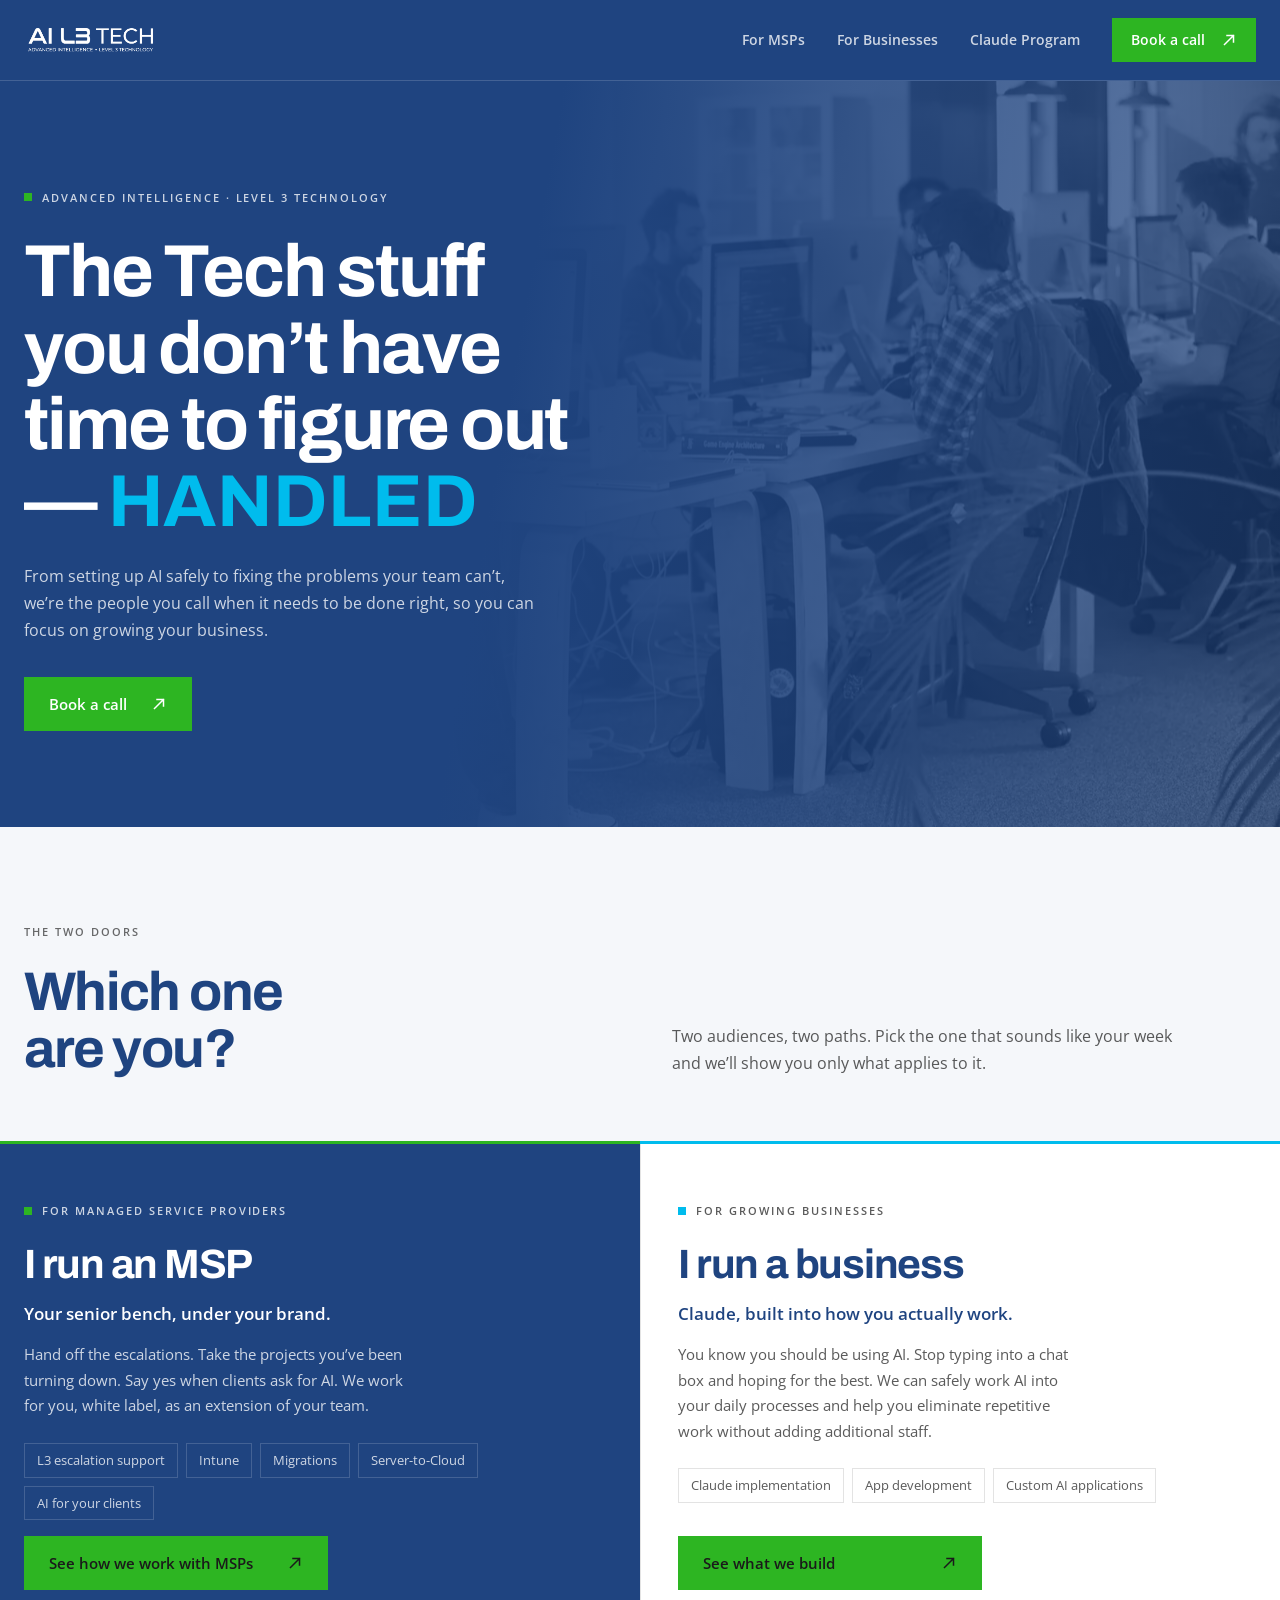
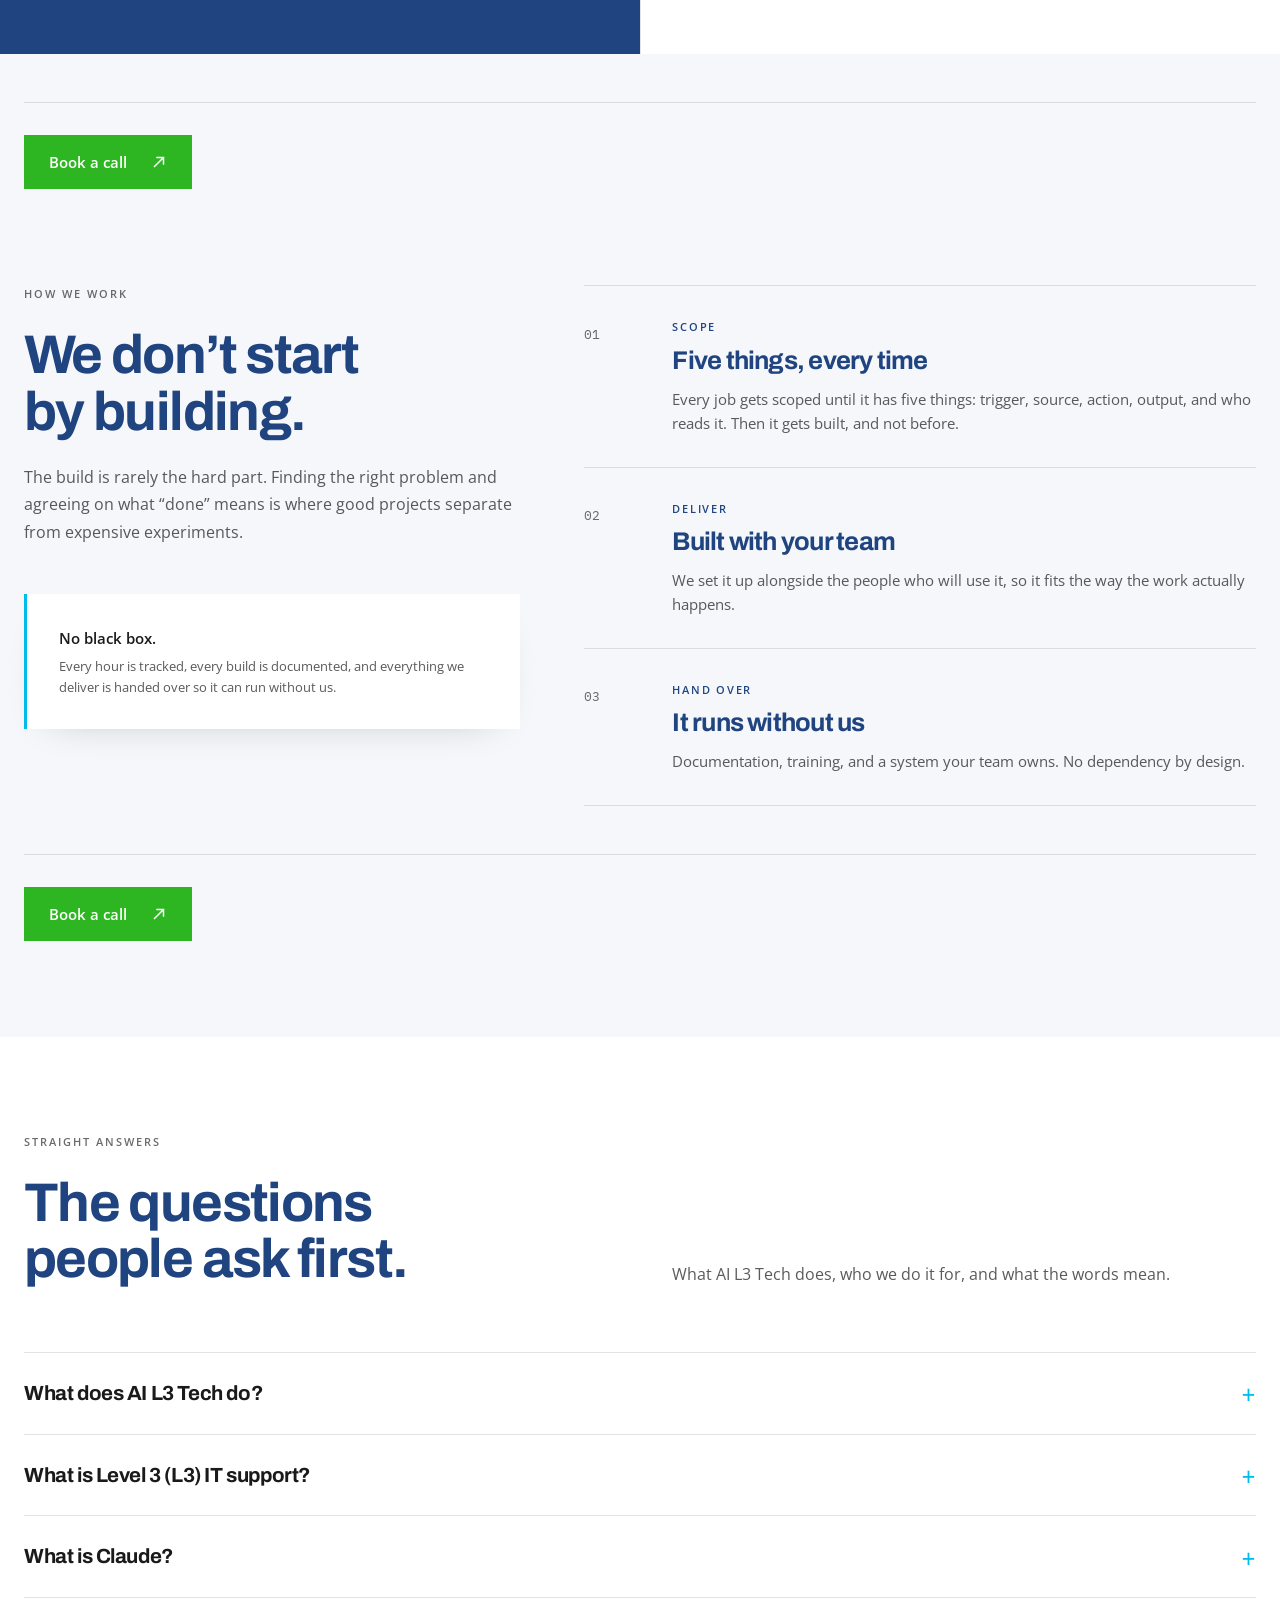
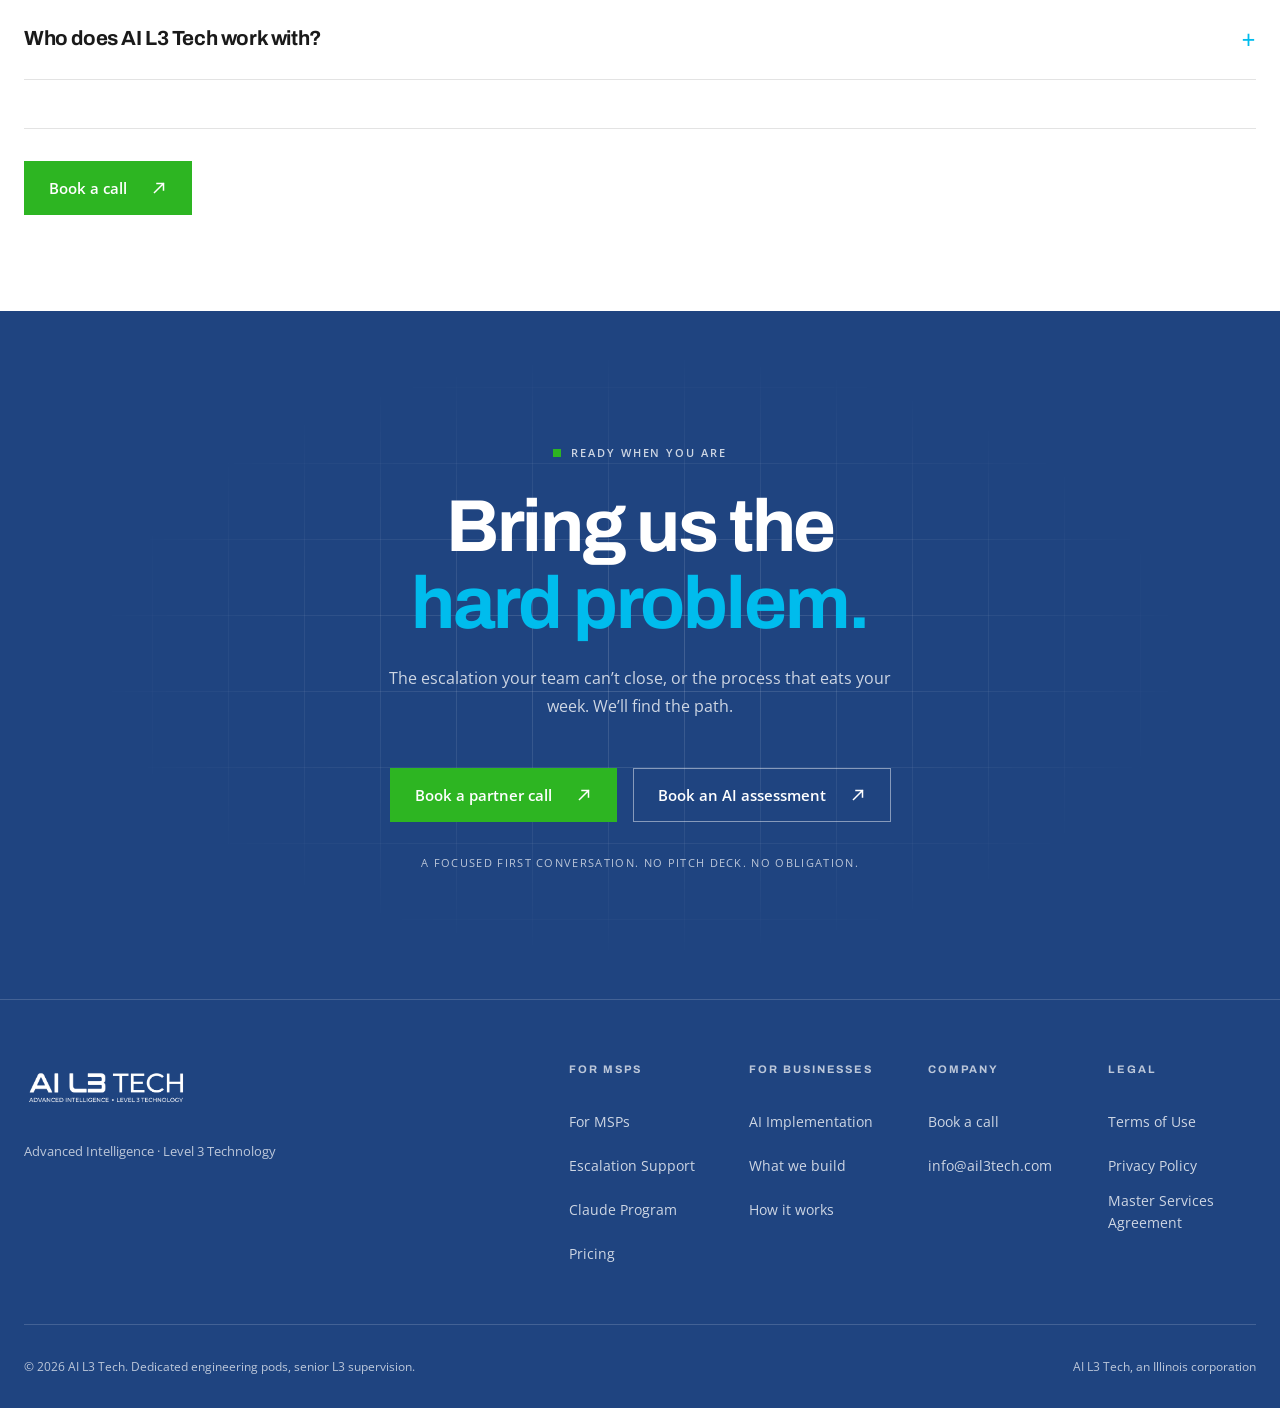
==== commit dc0ae137: "New hero copy, and hold the page still behind the mobile menu The home headline ends on HANDLED, set" ====
--- a/index.html
+++ b/index.html
@@ -37,7 +37,7 @@
 <meta name="twitter:description" content="Senior L3 escalation support for MSPs, white label. Claude AI implementation and app development for growing businesses.">
 <meta name="twitter:image" content="https://ail3tech.com/assets/img/og-home.png">
 
-<link rel="stylesheet" href="assets/css/ail3.css?v=2096aa6a87">
+<link rel="stylesheet" href="assets/css/ail3.css?v=e2fe633527">
 <script type="application/ld+json">
 {
   "@context": "https://schema.org",
@@ -63,7 +63,7 @@
       },
       "image": "https://ail3tech.com/assets/img/og-logo.png",
       "email": "info@ail3tech.com",
-      "slogan": "Get the tech stuff you don't have time to figure out handled.",
+      "slogan": "The Tech stuff you don't have time to figure out — Handled",
       "description": "AI L3 Tech provides senior engineering in two forms: white-label L3 escalation and project delivery for managed service providers, and Claude AI implementation, app development and custom AI applications for growing businesses.",
       "address": {
         "@type": "PostalAddress",
@@ -210,9 +210,9 @@
     <div class="hero-solo">
       <span class="eyebrow">Advanced Intelligence &middot; Level 3 Technology</span>
 
-      <h1 class="display-1">Get the tech stuff you don&rsquo;t have time to figure out <span class="accent">handled.</span></h1>
-
-      <p class="lead">From setting up AI safely in your business to fixing the problems your technology team can&rsquo;t, and you don&rsquo;t have the time to, we&rsquo;re the people you call when it needs to be done right.</p>
+      <h1 class="display-1">The Tech stuff you don&rsquo;t have time to figure out &mdash; <span class="accent caps">Handled</span></h1>
+
+      <p class="lead">From setting up AI safely to fixing the problems your team can&rsquo;t, we&rsquo;re the people you call when it needs to be done right, so you can focus on growing your business.</p>
 
       <div class="btn-row">
         <a class="btn btn--lime" href="book.html">Book a call <span class="arw" aria-hidden="true"><svg viewBox="0 0 16 16" aria-hidden="true" focusable="false"><path d="M3.5 12.5 12.5 3.5M6 3.5h6.5v6.5"/></svg></span></a>
@@ -446,6 +446,6 @@
   </div>
 </footer>
 
-<script src="assets/js/ail3.js?v=569b5304e1"></script>
+<script src="assets/js/ail3.js?v=be330f6ce3"></script>
 </body>
 </html>
--- a/assets/css/ail3.css
+++ b/assets/css/ail3.css
@@ -197,6 +197,11 @@
 .band-light .card--feature h2, .band-white .card--feature h2 { color: var(--text-on-dark); }
 
 /* ---------- 4. Type primitives ------------------------------------------ */
+/* balance, so a display heading does not drop its last word onto a line of its
+   own. "Get set up." was breaking after "set" and leaving "up." stranded.
+   Browsers without it just wrap as before. */
+.display-1,
+.display-2 { text-wrap: balance; }
 .display-1 { font-size: clamp(2.6rem, 6.2vw, 4.6rem); }
 .display-2 { font-size: clamp(2.1rem, 4.6vw, 3.4rem); }
 /* The third step. Used by the booking fallback heading, which only appears when
@@ -217,6 +222,14 @@
    navy itself on a light one. Green stays where the kit puts it: the bullets,
    the small marks and the calls to action. */
 .accent { color: var(--cyan); }
+/* Set in sentence case in the markup and uppercased here on purpose: a screen
+   reader says the word, where literal capitals get spelled out letter by
+   letter. Caps also need the tracking opened back up, since the display sizes
+   are tightened for mixed case. */
+.caps {
+  text-transform: uppercase;
+  letter-spacing: .01em;
+}
 .band-light .accent,
 .band-white .accent { color: var(--navy); }
 .muted  { color: var(--text-on-dark-muted); }
@@ -1157,6 +1170,17 @@
   font-size: .9375rem;
   line-height: 1.7;
   color: var(--text-on-light-muted);
+}
+
+/* A long URL in legal copy is a single unbreakable token. As a grid item with
+   the default min-width: auto it becomes the column's floor, so the track grows
+   past the gutter rather than the word wrapping - which is what pushed the
+   privacy policy 2px wide once text spacing was increased. anywhere, not
+   break-word: only anywhere lowers the min-content size the track is sized on. */
+.legal-body,
+.legal-toc {
+  min-width: 0;
+  overflow-wrap: anywhere;
 }
 
 /* ---------- 21. Vertical switcher (Claude Launch Program) ---------------- */
@@ -1820,7 +1844,16 @@
     transition: opacity .2s var(--ease), transform .2s var(--ease), visibility .2s;
   }
   .nav-links.is-open { transform: none; opacity: 1; visibility: visible; }
-  body.nav-open { overflow: hidden; }
+  /* position: fixed, not overflow alone. overflow: hidden clamps the document
+     scroll position, so opening the menu threw the reader up the page and
+     closing it left them there. The JS holds their place in body's top. */
+  body.nav-open {
+    position: fixed;
+    left: 0;
+    right: 0;
+    width: 100%;
+    overflow: hidden;
+  }
   .nav-links a:not(.btn) {
     padding-block: var(--space-4);
     border-bottom: 1px solid var(--line-dark);
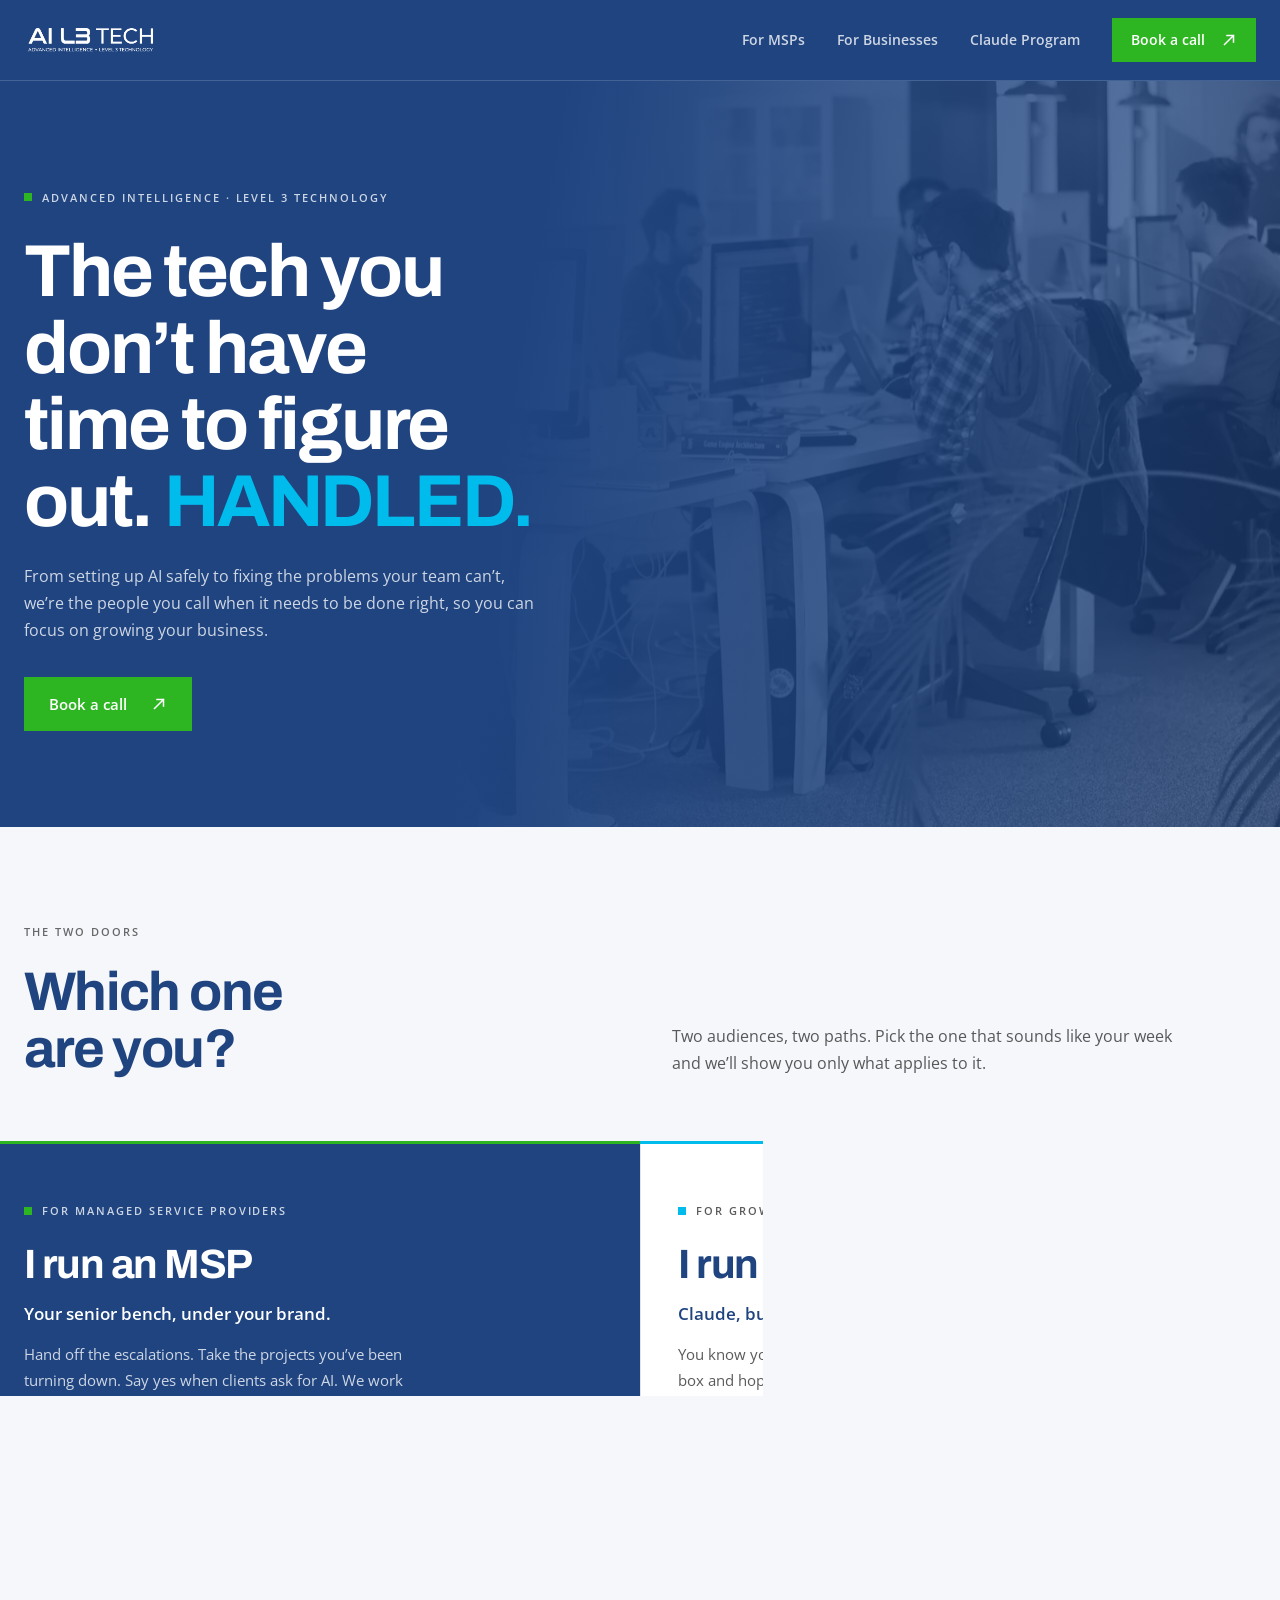
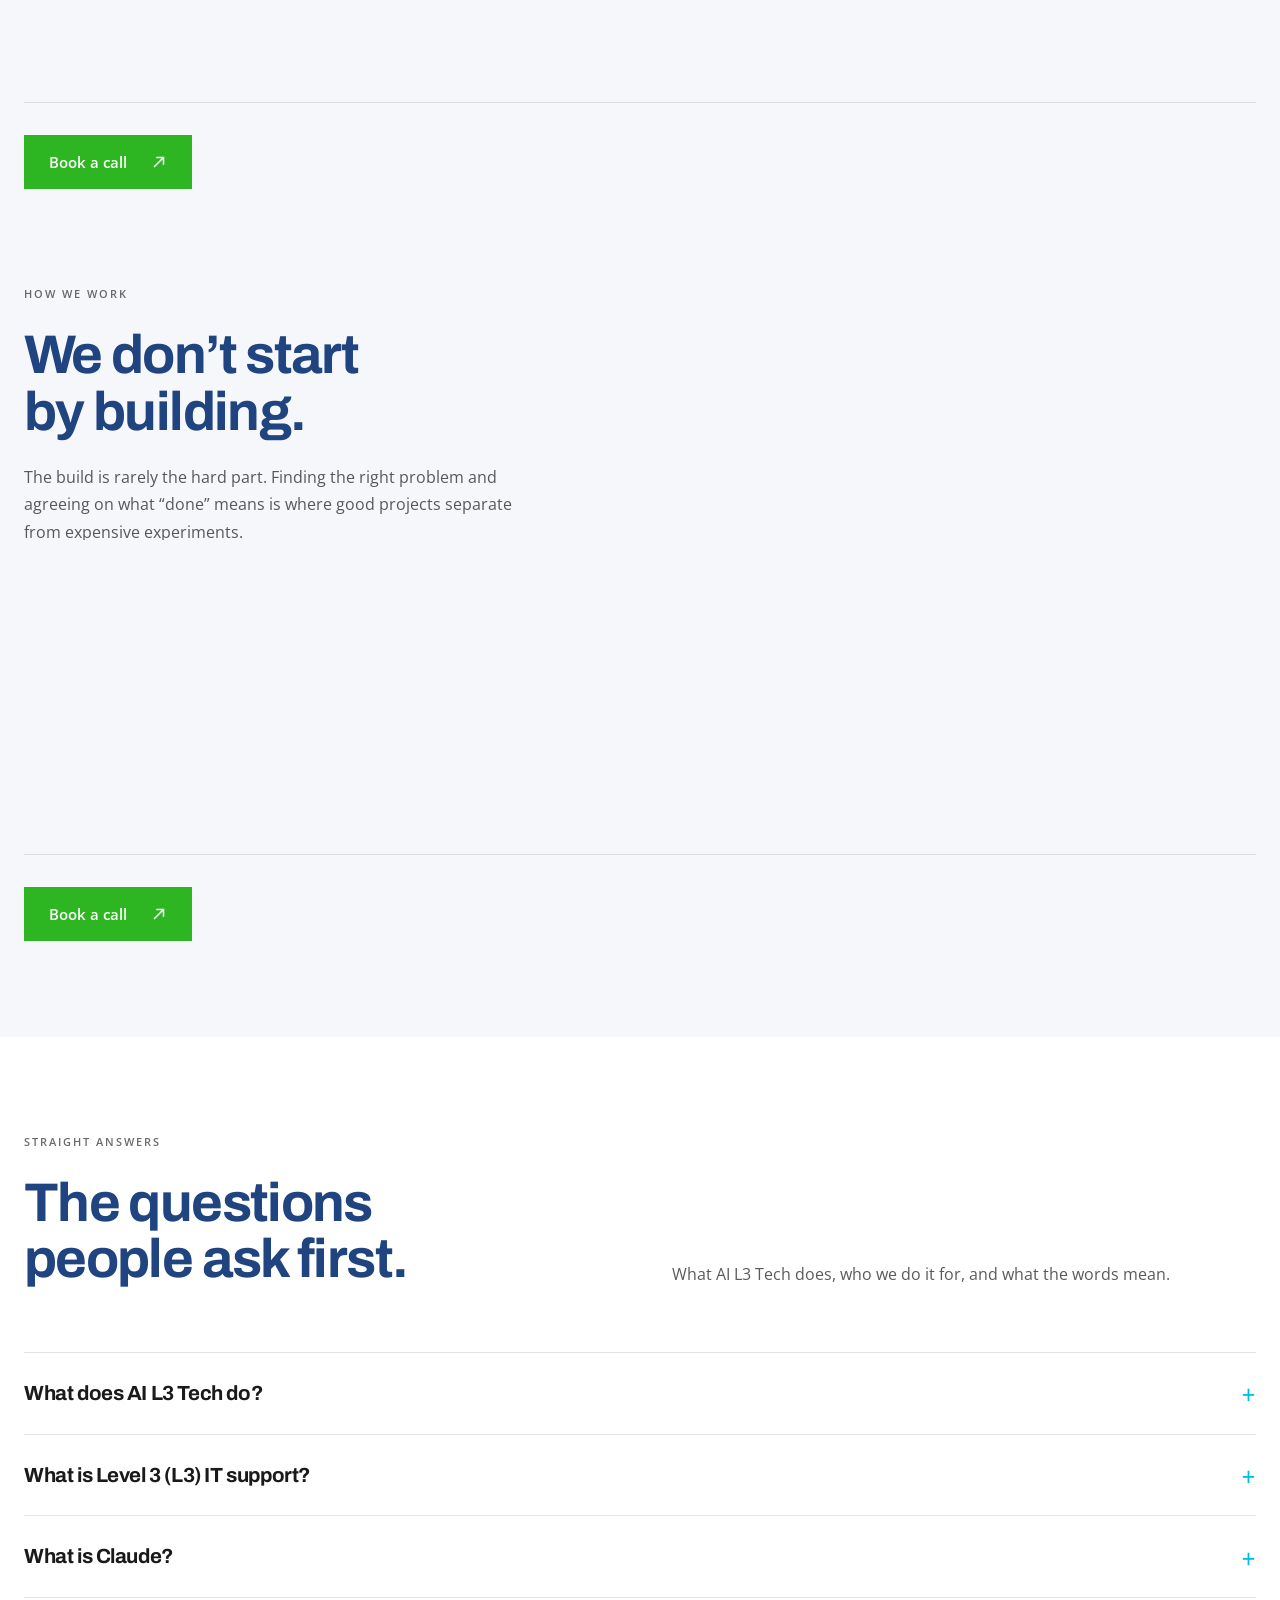
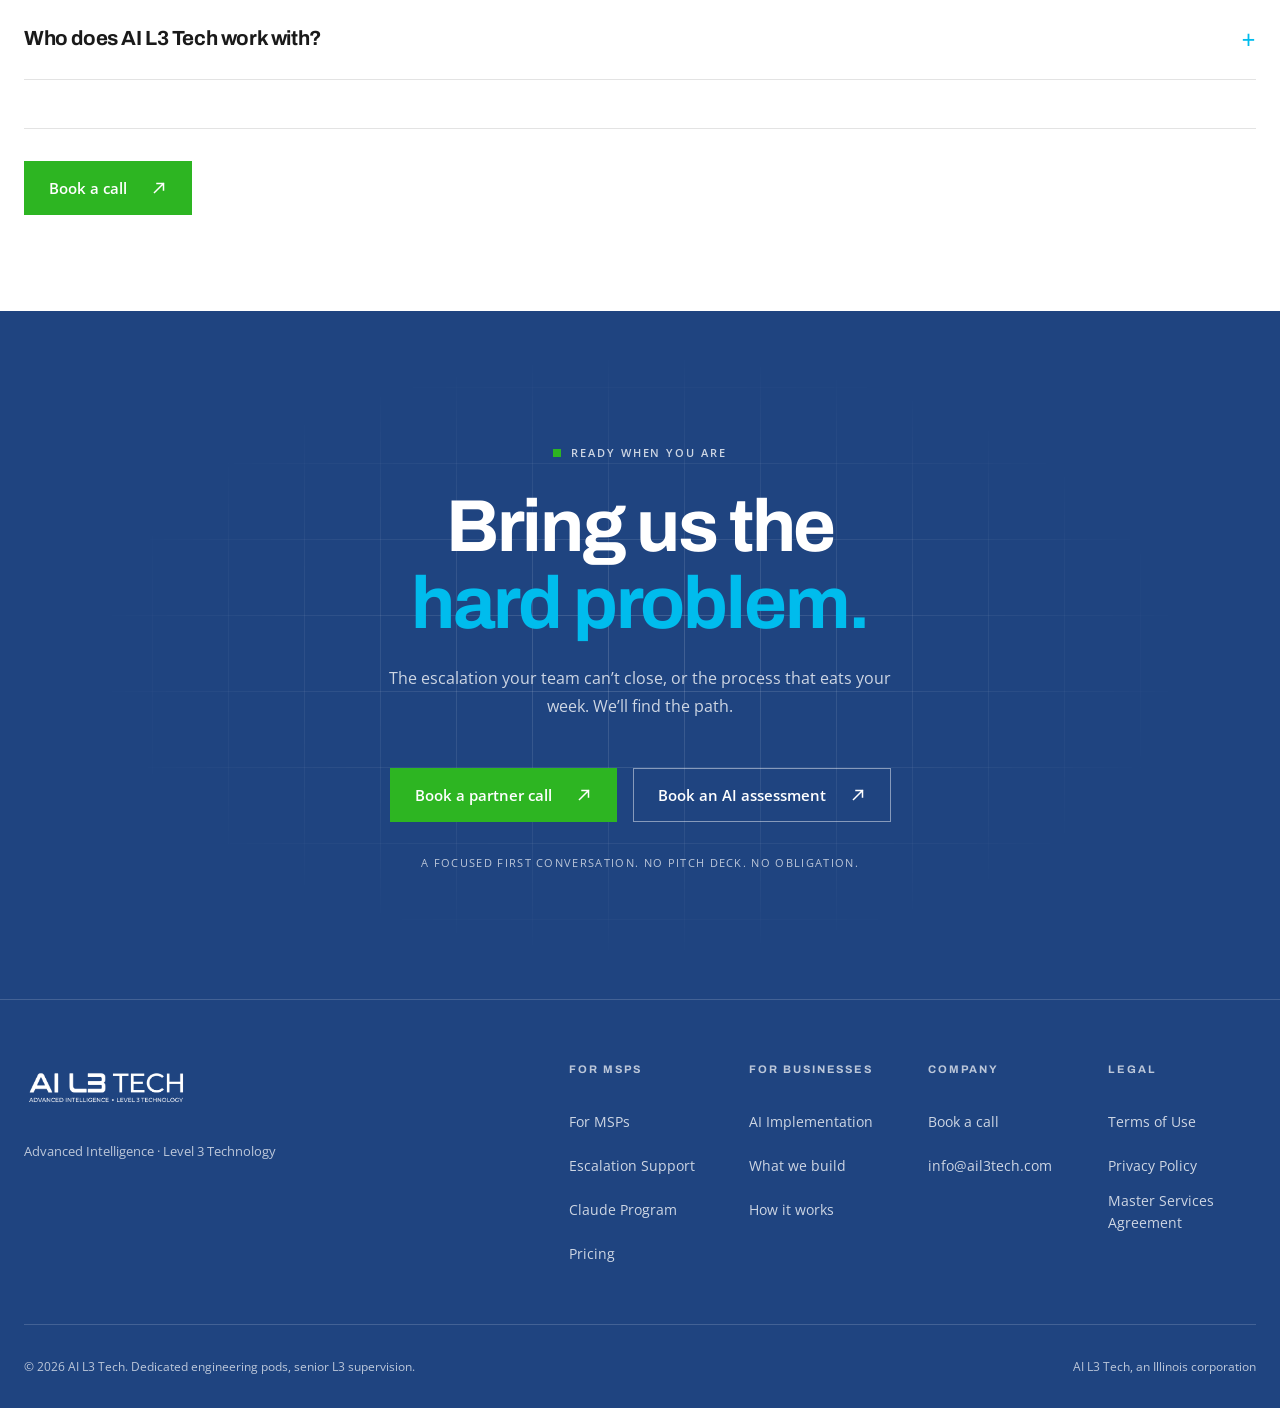
==== commit eb1faca5: "New hero line, a photograph on the business page, and no em dashes The home headline reads "The tech" ====
--- a/index.html
+++ b/index.html
@@ -37,7 +37,7 @@
 <meta name="twitter:description" content="Senior L3 escalation support for MSPs, white label. Claude AI implementation and app development for growing businesses.">
 <meta name="twitter:image" content="https://ail3tech.com/assets/img/og-home.png">
 
-<link rel="stylesheet" href="assets/css/ail3.css?v=e2fe633527">
+<link rel="stylesheet" href="assets/css/ail3.css?v=1a74b80bea">
 <script type="application/ld+json">
 {
   "@context": "https://schema.org",
@@ -63,7 +63,7 @@
       },
       "image": "https://ail3tech.com/assets/img/og-logo.png",
       "email": "info@ail3tech.com",
-      "slogan": "The Tech stuff you don't have time to figure out — Handled",
+      "slogan": "The tech you don't have time to figure out. HANDLED.",
       "description": "AI L3 Tech provides senior engineering in two forms: white-label L3 escalation and project delivery for managed service providers, and Claude AI implementation, app development and custom AI applications for growing businesses.",
       "address": {
         "@type": "PostalAddress",
@@ -210,7 +210,7 @@
     <div class="hero-solo">
       <span class="eyebrow">Advanced Intelligence &middot; Level 3 Technology</span>
 
-      <h1 class="display-1">The Tech stuff you don&rsquo;t have time to figure out &mdash; <span class="accent caps">Handled</span></h1>
+      <h1 class="display-1">The tech you don&rsquo;t have time to figure out. <span class="accent">HANDLED.</span></h1>
 
       <p class="lead">From setting up AI safely to fixing the problems your team can&rsquo;t, we&rsquo;re the people you call when it needs to be done right, so you can focus on growing your business.</p>
 
--- a/assets/css/ail3.css
+++ b/assets/css/ail3.css
@@ -222,14 +222,7 @@
    navy itself on a light one. Green stays where the kit puts it: the bullets,
    the small marks and the calls to action. */
 .accent { color: var(--cyan); }
-/* Set in sentence case in the markup and uppercased here on purpose: a screen
-   reader says the word, where literal capitals get spelled out letter by
-   letter. Caps also need the tracking opened back up, since the display sizes
-   are tightened for mixed case. */
-.caps {
-  text-transform: uppercase;
-  letter-spacing: .01em;
-}
+
 .band-light .accent,
 .band-white .accent { color: var(--navy); }
 .muted  { color: var(--text-on-dark-muted); }
@@ -562,9 +555,8 @@
   color: var(--text-on-dark-faint);
 }
 .delta .v {
-  font-family: var(--font-display);
   font-size: 1.5rem;
-  font-weight: 700;
+  font-weight: 600;
   letter-spacing: -.03em;
   margin-top: .25rem;
 }
@@ -622,8 +614,7 @@
 .band-deep .stat { border-color: var(--line-dark); }
 .stat:last-child { border-right: 0; }
 .stat .v {
-  font-family: var(--font-display);
-  font-weight: 700;
+  font-weight: 600;
   font-size: clamp(2.2rem, 3.6vw, 3rem);
   letter-spacing: -.035em;
   line-height: 1;
@@ -816,8 +807,7 @@
 }
 .price--featured .price-name { color: var(--white); }
 .price-fig {
-  font-family: var(--font-display);
-  font-weight: 700;
+  font-weight: 600;
   font-size: clamp(2.2rem, 3.4vw, 2.9rem);
   letter-spacing: -.035em;
   margin-top: var(--space-4);
@@ -1293,8 +1283,6 @@
 .reveal-stagger.is-in > *:nth-child(3) { animation-delay: .14s; }
 .reveal-stagger.is-in > *:nth-child(4) { animation-delay: .21s; }
 
-
-
 /* ---------- 26. Two-door homepage -------------------------------------- */
 /* The choice is offered once, as a full-bleed split: the page divides in two
    so the two paths are the layout, not two cards sitting on a band. Each half
@@ -1302,7 +1290,6 @@
 .hero-solo { max-width: 62ch; }
 .hero-solo h1 { margin-block: var(--space-5); }
 .hero-solo .lead { margin-bottom: var(--space-6); }
-
 
 .section--doors { padding-block: var(--space-9) 0; }
 
@@ -1490,70 +1477,13 @@
   border: 1px solid var(--navy);
   color: var(--text-on-light);
 }
-.case-badge--real { background: var(--green); border-color: var(--cyan); color: var(--ink); }
 .band-dark .case-badge,
 .band-deep .case-badge { color: var(--cyan); border-color: rgba(0, 195, 245, .55); }
-
-.case-caption {
-  font-size: .75rem;
-  color: var(--text-on-light-faint);
-  margin-top: calc(var(--space-3) * -1);
-}
-.band-dark .case-caption,
-.band-deep .case-caption { color: var(--text-on-dark-faint); }
 
 .case-card h3 { font-size: clamp(1.15rem, 1.7vw, 1.4rem); letter-spacing: -.02em; }
 .case-situation { font-size: .9375rem; line-height: 1.65; color: var(--text-on-light-muted); }
 .band-dark .case-situation,
 .band-deep .case-situation { color: var(--text-on-dark-muted); }
-
-/* the five-part scope, as a definition list so label and value stay paired */
-.case-scope { margin: 0; border-top: 1px solid var(--line-light); }
-.band-dark .case-scope,
-.band-deep .case-scope { border-top-color: var(--line-dark); }
-.case-scope > div {
-  display: grid;
-  grid-template-columns: 7.5rem 1fr;
-  gap: var(--space-4);
-  padding-block: var(--space-3);
-  border-bottom: 1px solid var(--line-light);
-}
-.band-dark .case-scope > div,
-.band-deep .case-scope > div { border-bottom-color: var(--line-dark); }
-.case-scope dt {
-  font-size: var(--fs-label);
-  font-weight: 600;
-  letter-spacing: .12em;
-  text-transform: uppercase;
-  color: var(--text-on-light-faint);
-  padding-top: .1rem;
-}
-.band-dark .case-scope dt,
-.band-deep .case-scope dt { color: var(--text-on-dark-faint); }
-.case-scope dd { margin: 0; font-size: .875rem; line-height: 1.55; color: var(--text-on-light); }
-.band-dark .case-scope dd,
-.band-deep .case-scope dd { color: var(--text-on-dark); }
-
-.case-outcome {
-  margin-top: auto;
-  padding-top: var(--space-4);
-  font-size: .9375rem;
-  line-height: 1.6;
-  color: var(--text-on-light-muted);
-}
-.band-dark .case-outcome,
-.band-deep .case-outcome { color: var(--text-on-dark-muted); }
-.case-outcome b {
-  display: block;
-  font-size: var(--fs-label);
-  font-weight: 600;
-  letter-spacing: .14em;
-  text-transform: uppercase;
-  color: var(--navy);
-  margin-bottom: .375rem;
-}
-.band-dark .case-outcome b,
-.band-deep .case-outcome b { color: var(--white); }
 
 /* ---------- 27b. Work showcase - screen carousel ------------------------ */
 /* An example-build card whose head is a gallery of real screens. The track is
@@ -1889,7 +1819,6 @@
   .btn-row { flex-direction: column; align-items: stretch; }
   .footer-cols { grid-template-columns: 1fr; }
   .trust-row { gap: var(--space-4); flex-direction: column; }
-  .case-scope > div { grid-template-columns: 1fr; gap: var(--space-2); }
   .work-meta > div  { grid-template-columns: 1fr; gap: var(--space-2); }
   /* the caption is the first thing to go when the bar runs out of room */
   .work-caption { display: none; }
@@ -2017,7 +1946,6 @@
 .pain .n { color: var(--navy); }
 .pain:hover { background: var(--paper); }
 
-
 /* ---------- Hero photograph ---------------------------------------------
    The picture carries pure white in places, the window behind the desks, and
    the copy sits over the left of it. A flat wash dark enough for white text
@@ -2025,17 +1953,35 @@
    a gradient: solid navy under the words, thinning across to let the room
    show. Each tier loads its own file; a phone has no use for a 1920px image.
    -------------------------------------------------------------------------- */
+/* The picture is named in custom properties so the tier rules below are
+   written once and every page that wants a photographic hero only has to say
+   which three files it uses. */
 .hero--photo {
-  background-image: url("../img/hero-image-800.webp");
+  --hero-sm: url("../img/hero-image-800.webp");
+  --hero-md: url("../img/hero-image-1280.webp");
+  --hero-lg: url("../img/hero-image.webp");
+  background-image: var(--hero-sm);
   background-size: cover;
   background-position: 70% center;
   background-repeat: no-repeat;
 }
+/* A control's edge needs 3:1 against what is behind it. Over flat navy the
+   46% white edge measures 3.30; over a photograph, where both the edge and
+   its backdrop lift, it fell to 3.04. Raising the token here keeps the
+   picture and the margin, rather than washing the picture out to save a
+   border. The token exists for exactly this. */
+.hero--photo { --edge-control-dark: rgba(255, 255, 255, .62); }
+
+.hero--photo-ai {
+  --hero-sm: url("../img/hero-ai-800.webp");
+  --hero-md: url("../img/hero-ai-1280.webp");
+  --hero-lg: url("../img/hero-ai.webp");
+}
 @media (min-width: 561px) {
-  .hero--photo { background-image: url("../img/hero-image-1280.webp"); }
+  .hero--photo { background-image: var(--hero-md); }
 }
 @media (min-width: 1281px) {
-  .hero--photo { background-image: url("../img/hero-image.webp"); }
+  .hero--photo { background-image: var(--hero-lg); }
 }
 
 /* the wash. ::before so it sits under .hero > .wrap, which is positioned */
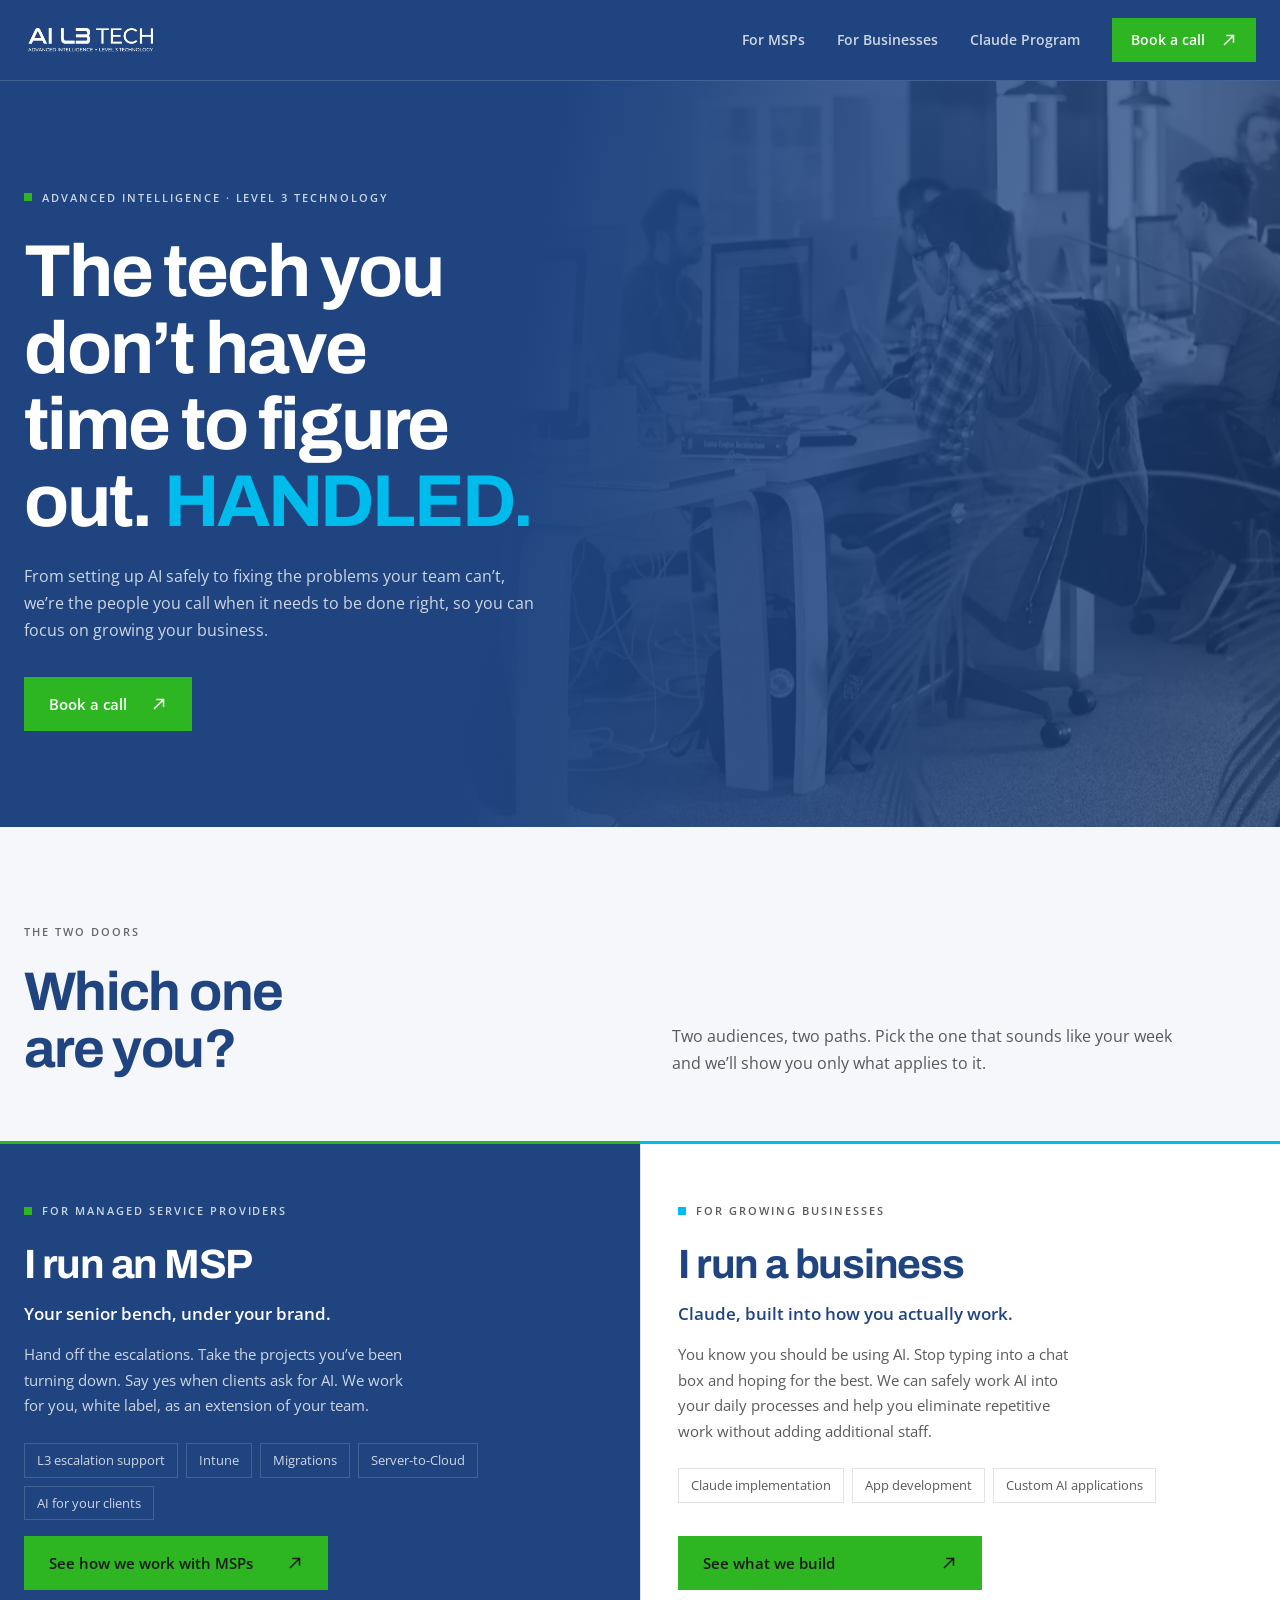
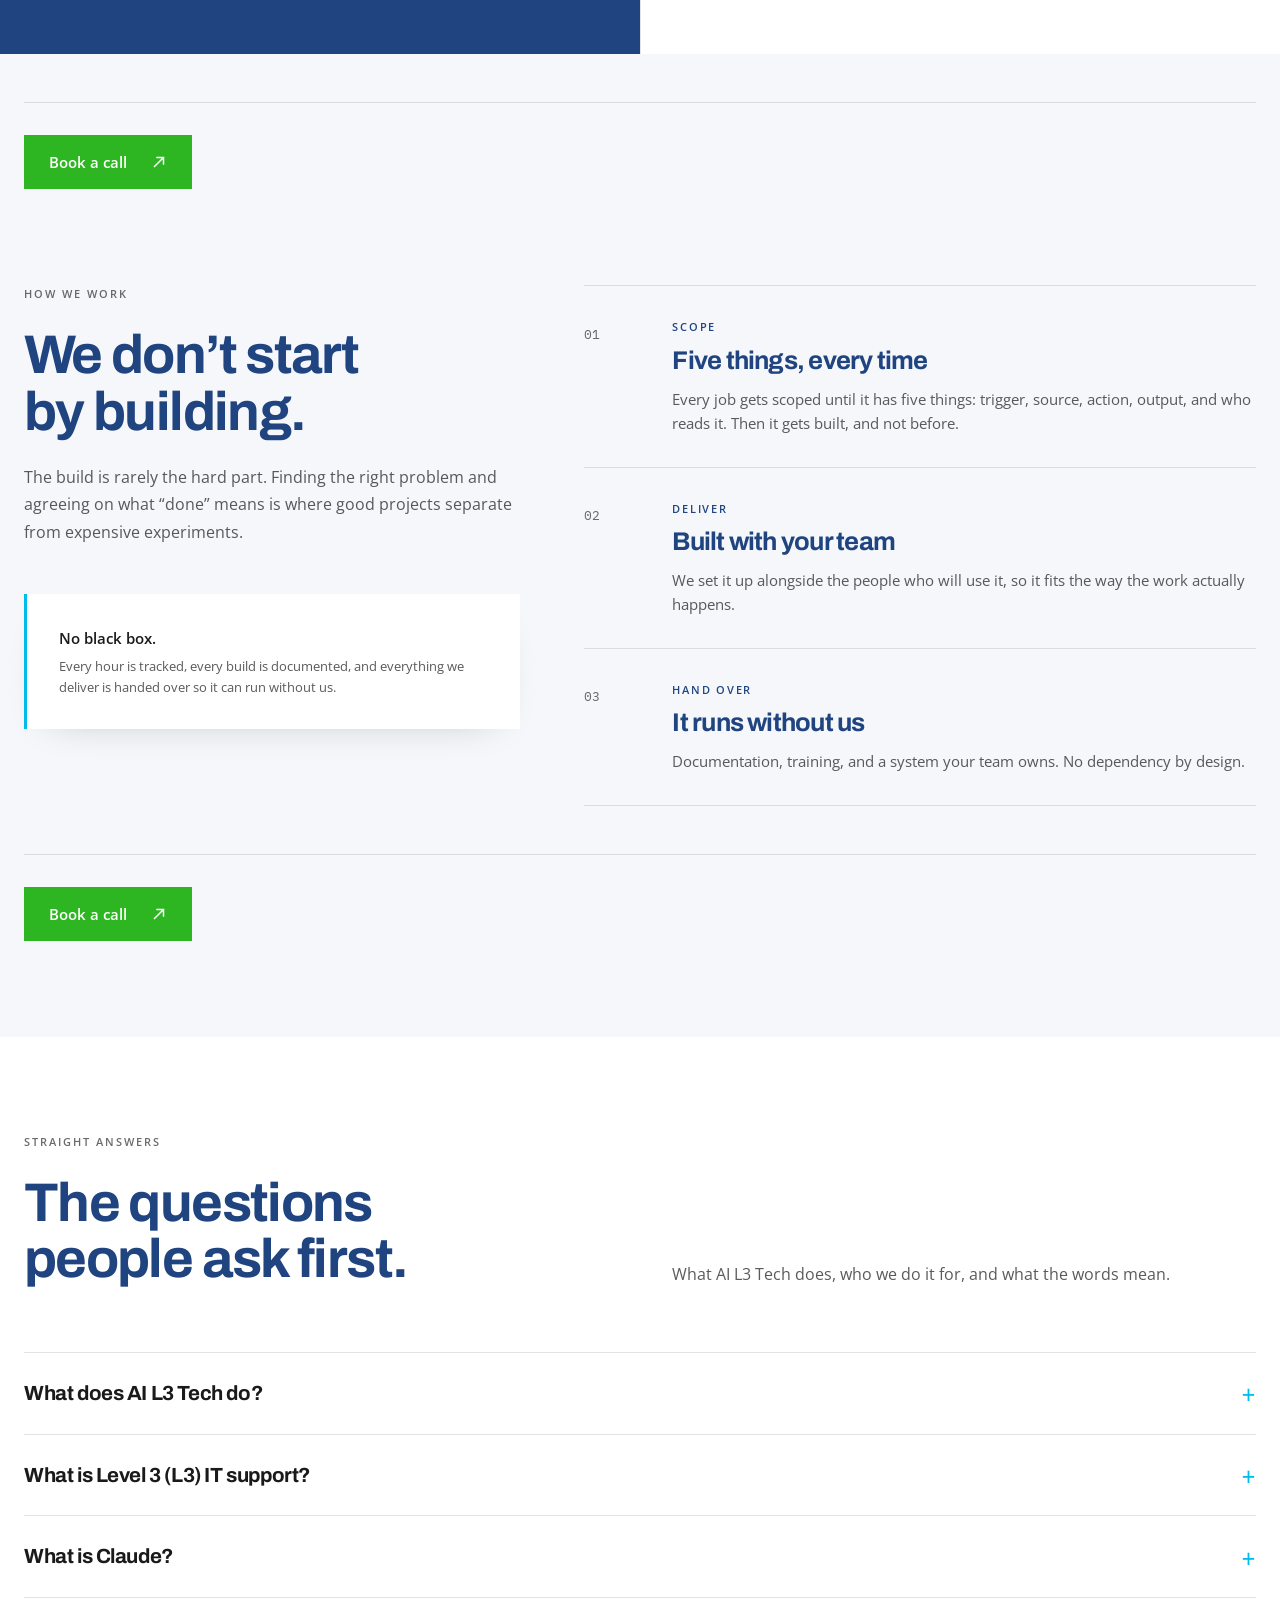
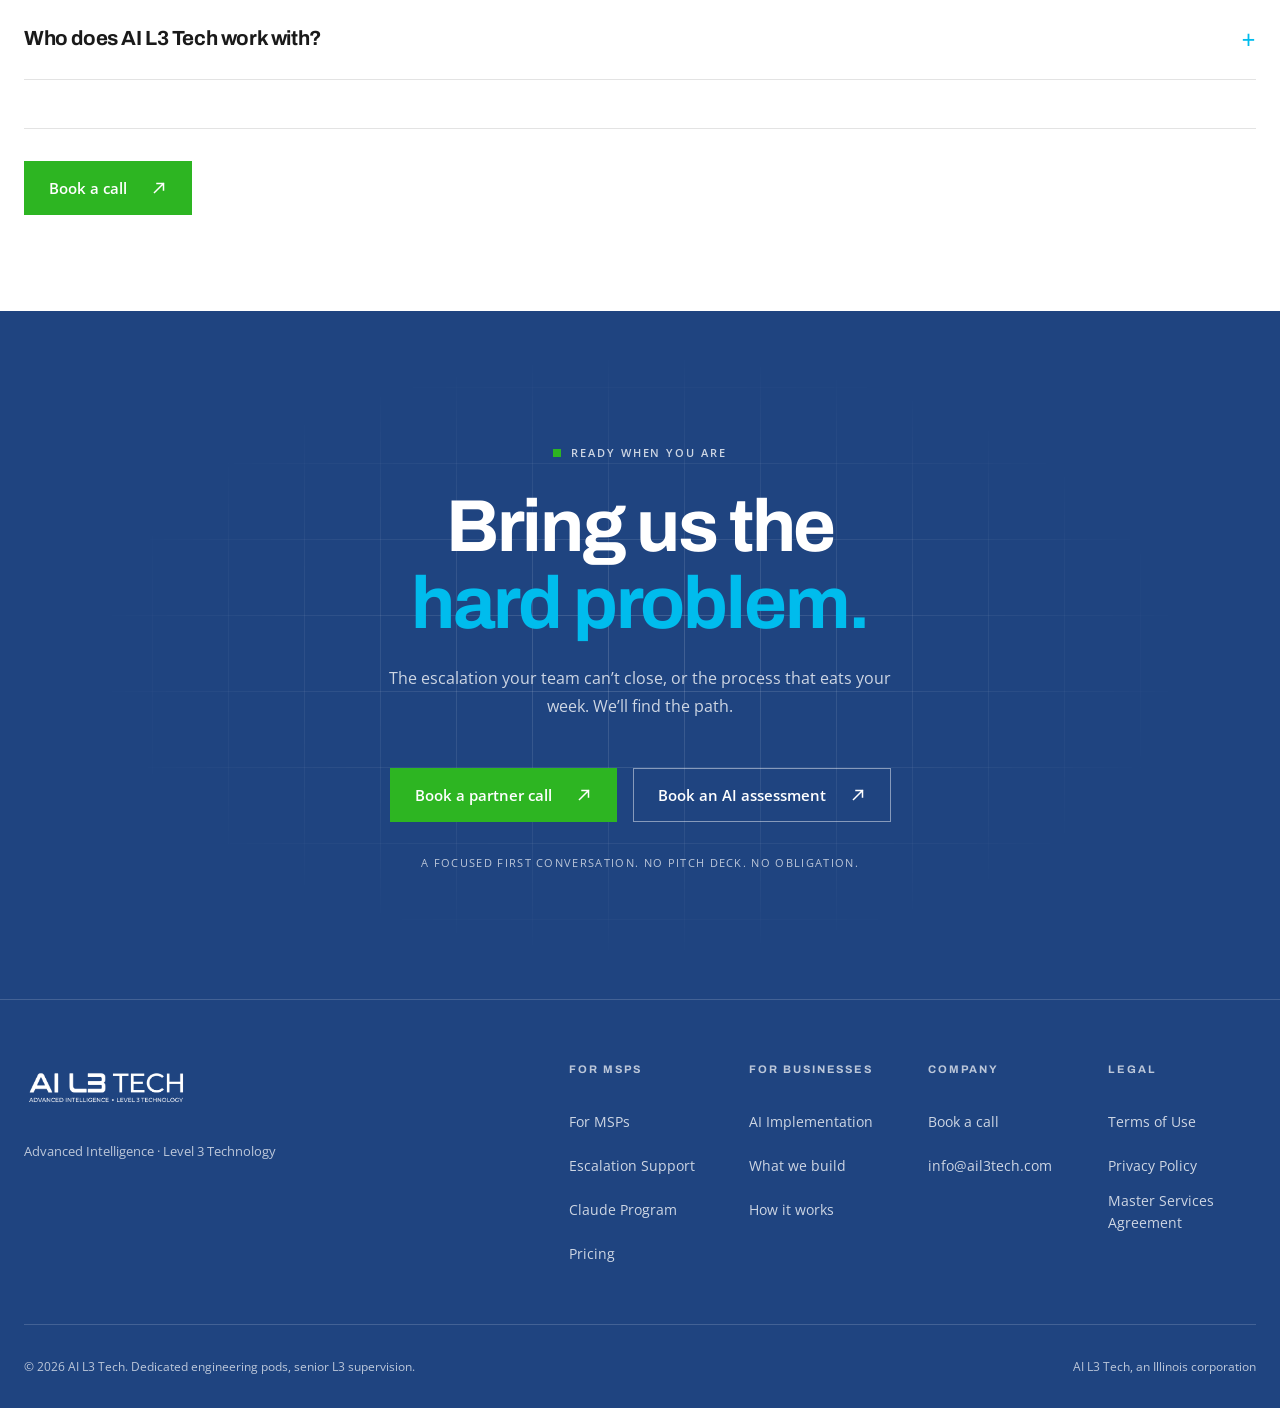
==== commit d75c7f67: "Rebuild the social cards and icons on the brand kit, and tidy the SEO The cards and the icon set wer" ====
--- a/index.html
+++ b/index.html
@@ -19,7 +19,7 @@
 <link rel="icon" type="image/png" sizes="16x16" href="assets/img/favicon-16.png">
 <link rel="apple-touch-icon" sizes="180x180" href="assets/img/apple-touch-icon.png">
 <link rel="manifest" href="site.webmanifest">
-<meta name="theme-color" content="#07111D">
+<meta name="theme-color" content="#1F4480">
 
 <meta property="og:type" content="website">
 <meta property="og:site_name" content="AI L3 Tech">
@@ -30,7 +30,7 @@
 <meta property="og:image" content="https://ail3tech.com/assets/img/og-home.png">
 <meta property="og:image:width" content="1200">
 <meta property="og:image:height" content="630">
-<meta property="og:image:alt" content="AI L3 Tech">
+<meta property="og:image:alt" content="AI L3 Tech. The tech you don&#x27;t have time to figure out. Handled.">
 
 <meta name="twitter:card" content="summary_large_image">
 <meta name="twitter:title" content="AI L3 Tech: L3 Engineering for MSPs and AI for Business">
